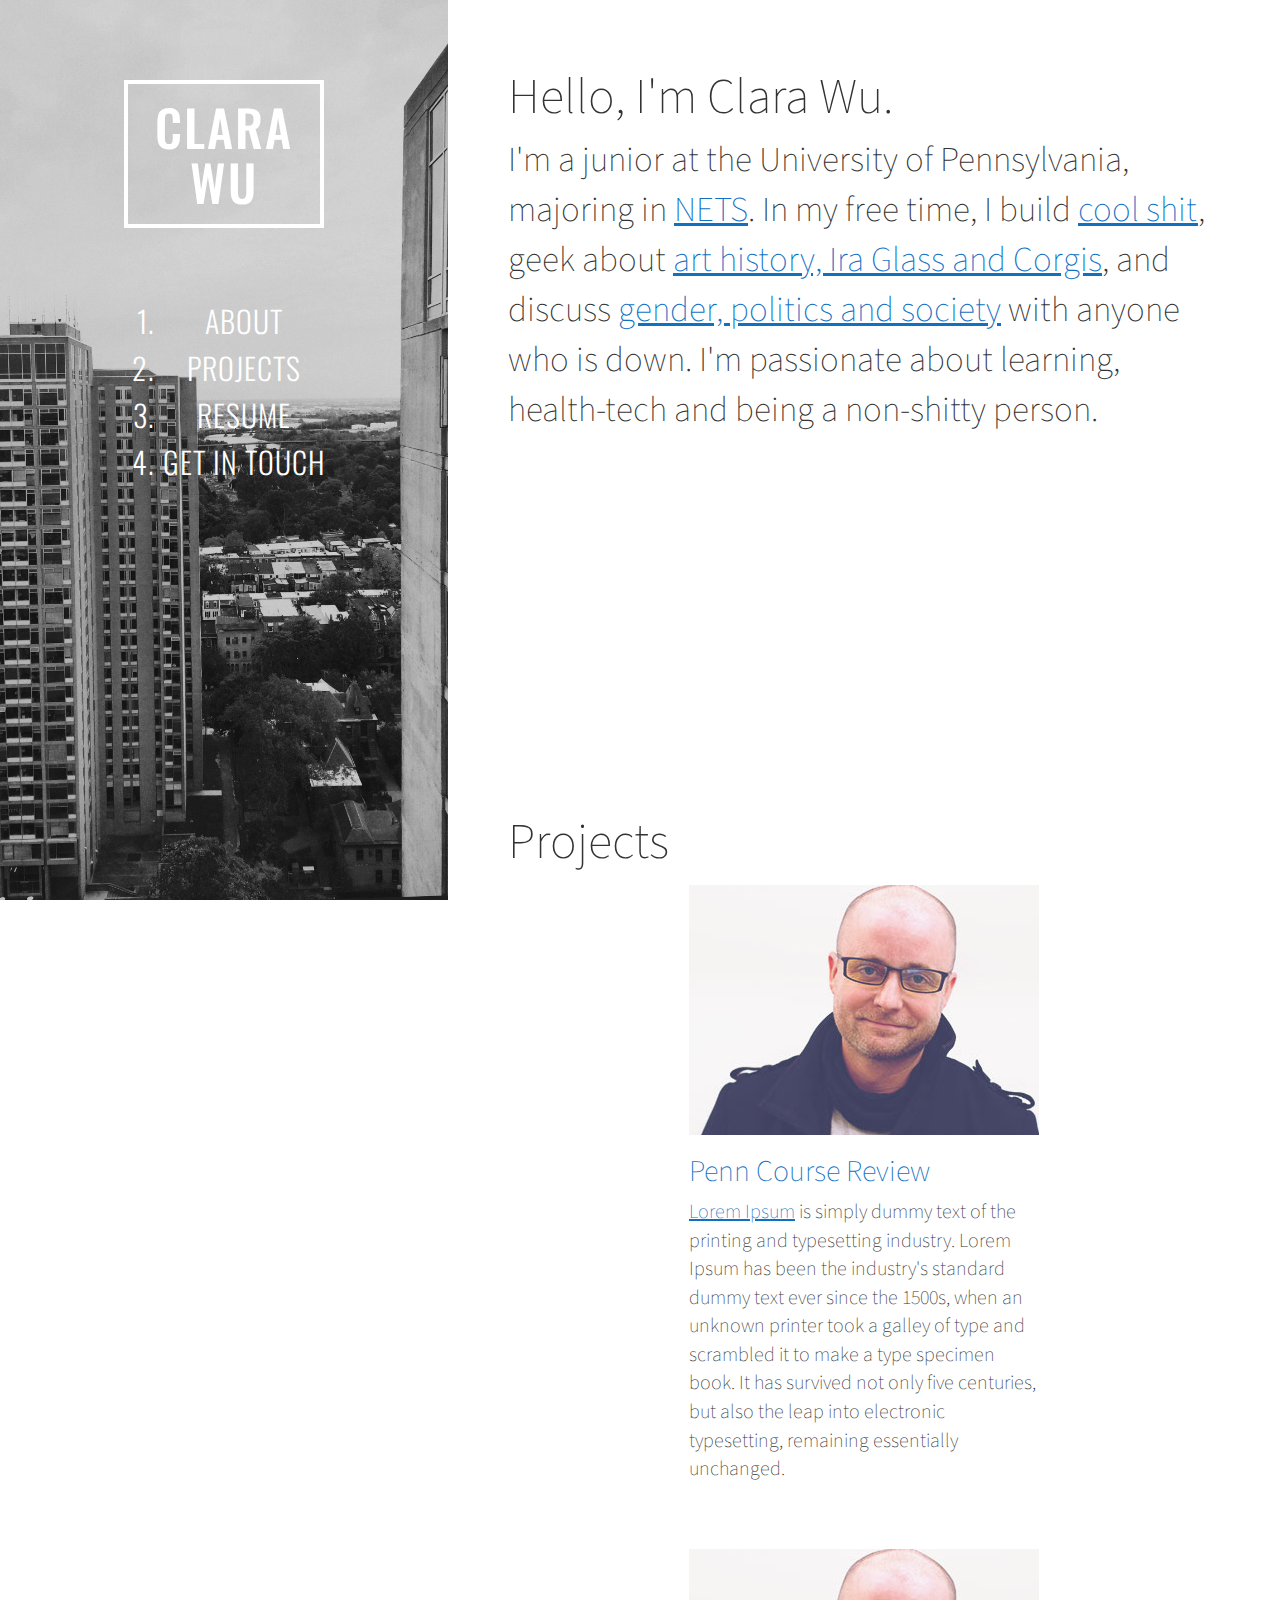
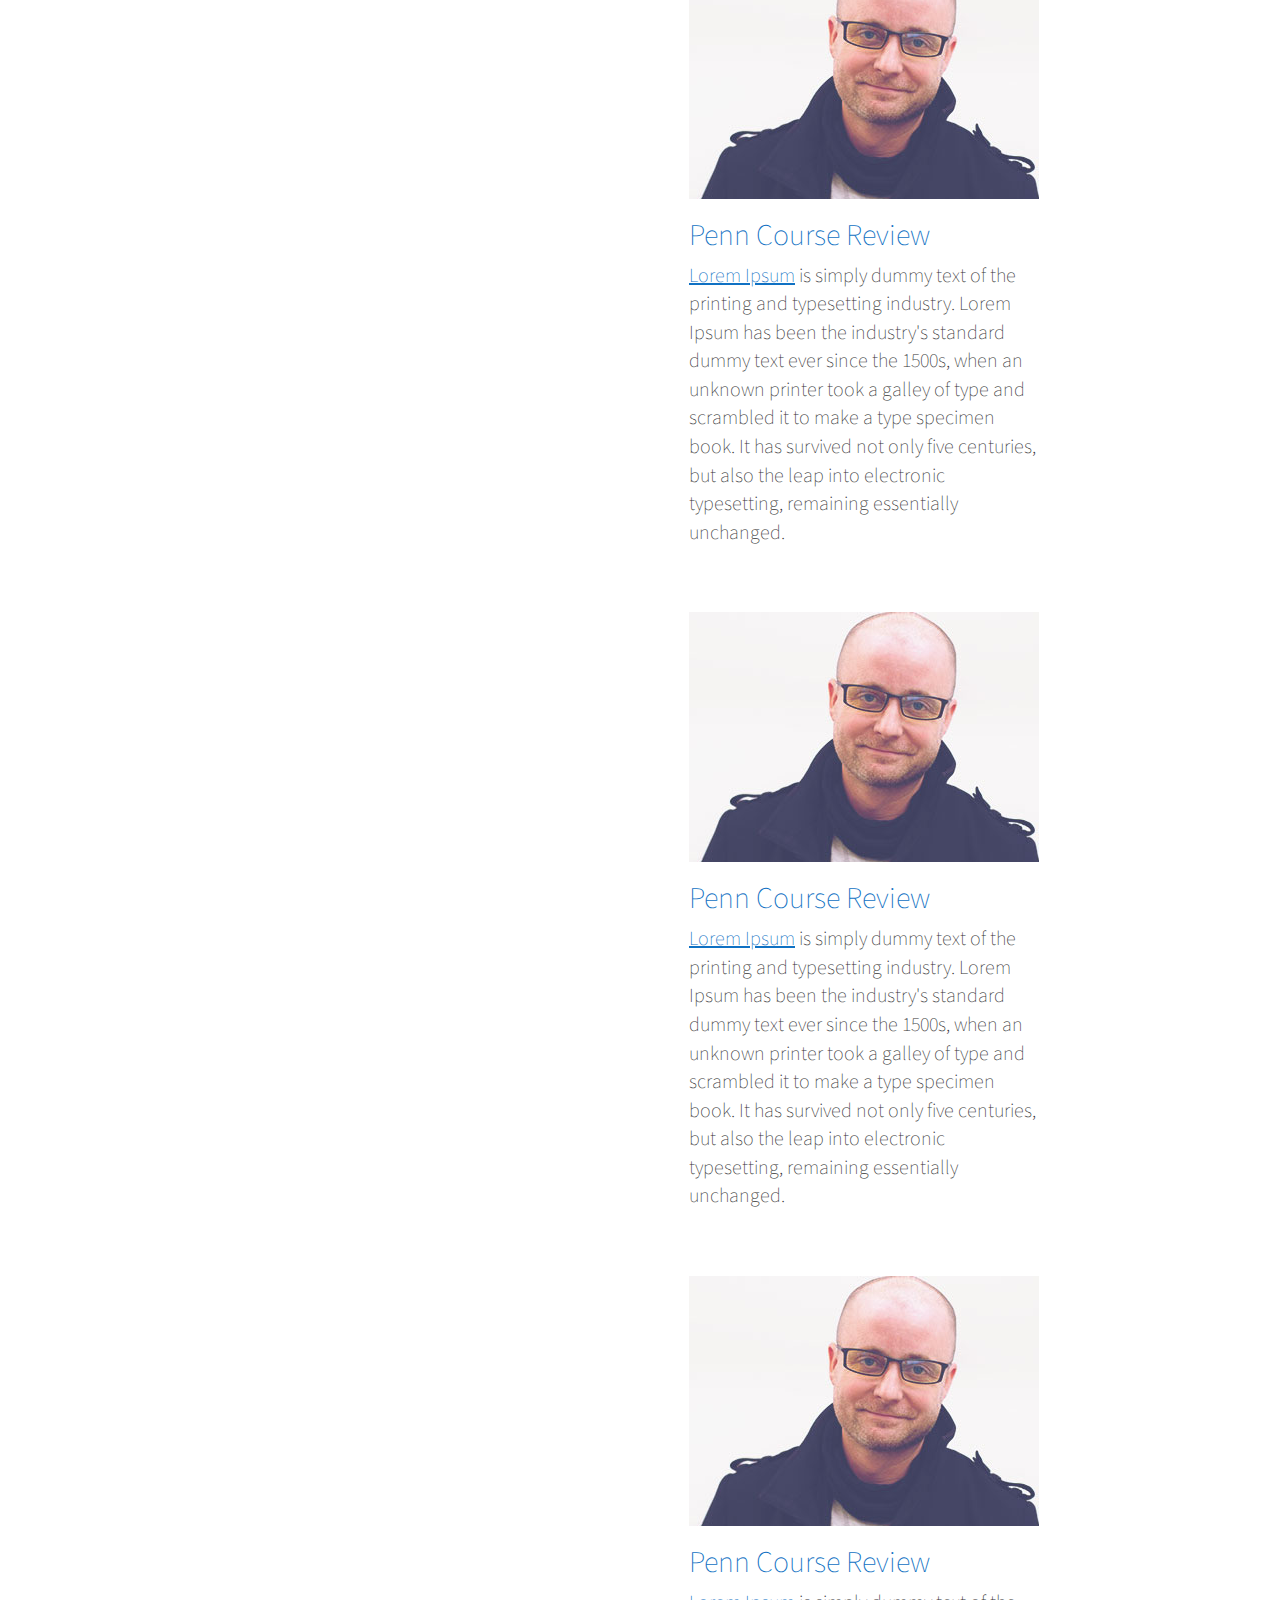
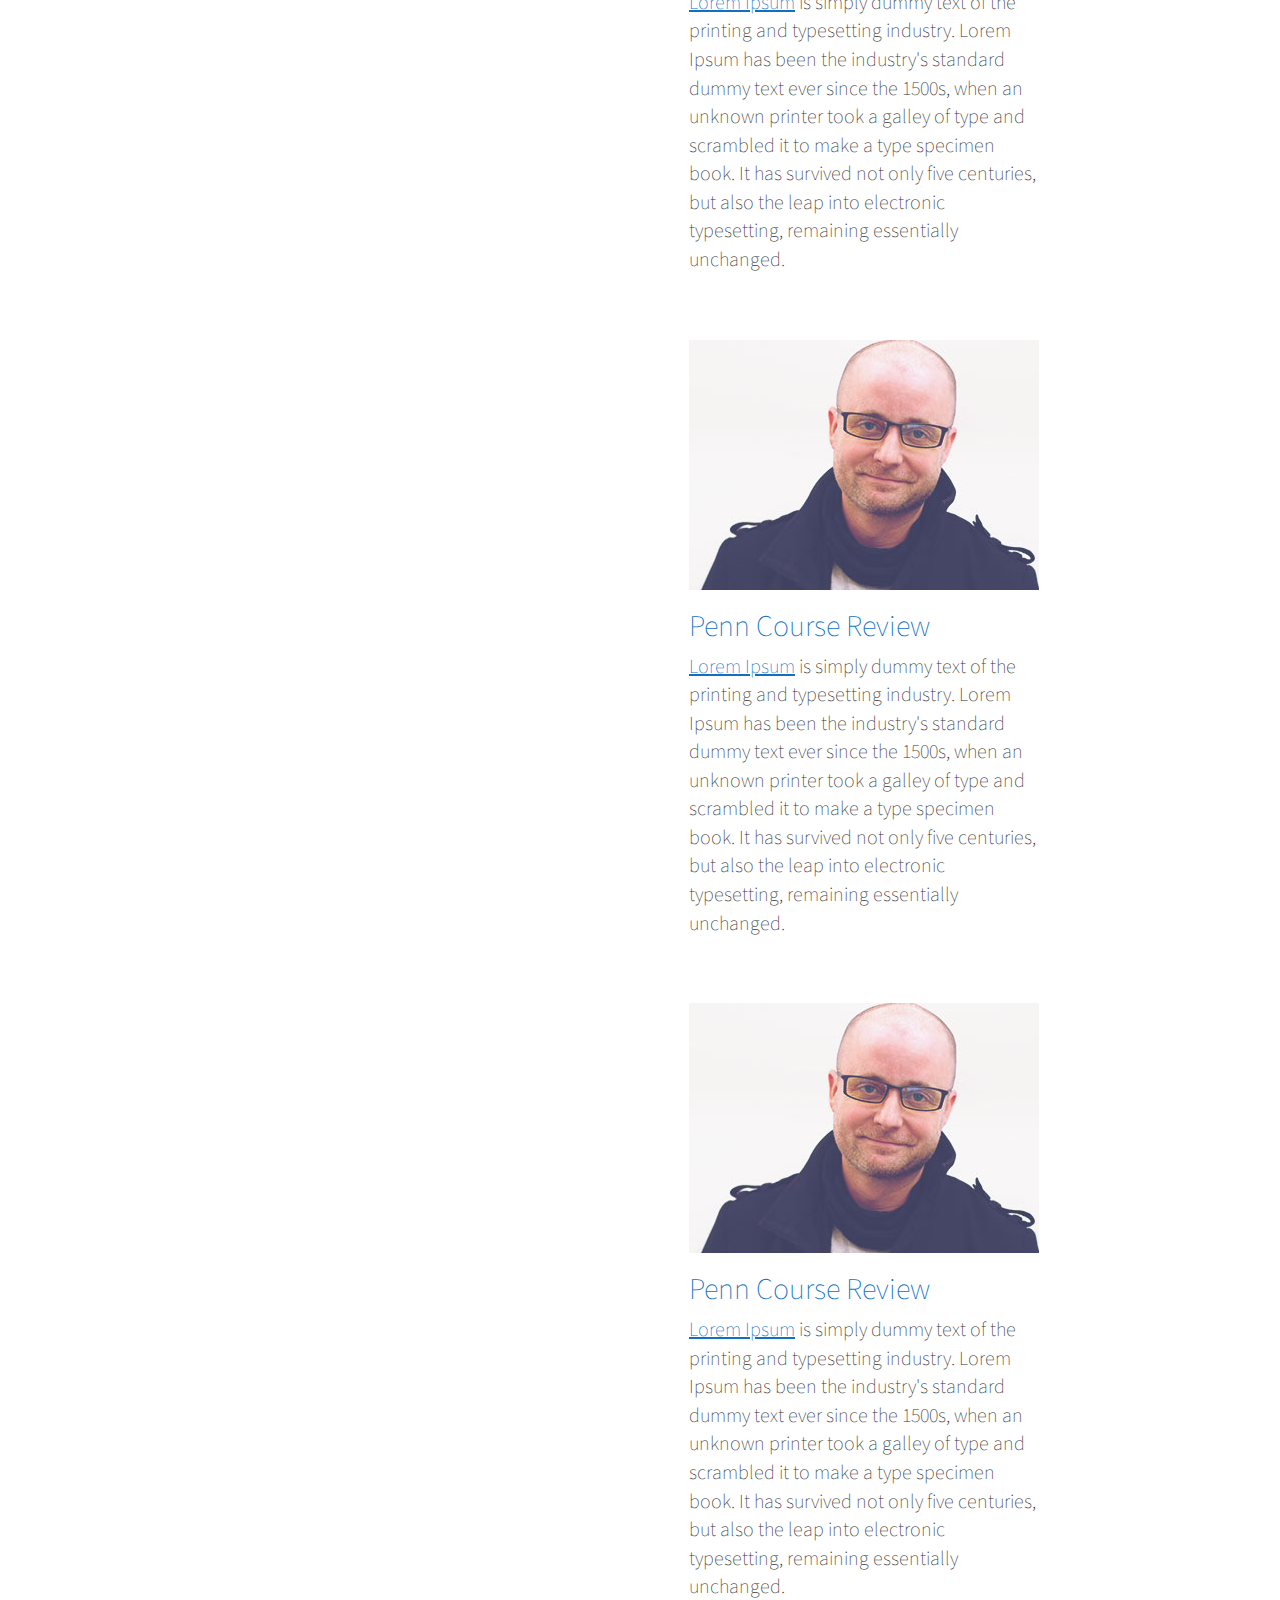
==== Version3/index.html @ 9ae97398 "new portfolio" ====
<!DOCTYPE html>
<!--[if lt IE 7]>      <html class="no-js lt-ie9 lt-ie8 lt-ie7"> <![endif]-->
<!--[if IE 7]>         <html class="no-js lt-ie9 lt-ie8"> <![endif]-->
<!--[if IE 8]>         <html class="no-js lt-ie9"> <![endif]-->
<!--[if gt IE 8]><!--> <html class="no-js"> <!--<![endif]-->
    <head>
        <meta charset="utf-8">
        <meta http-equiv="X-UA-Compatible" content="IE=edge">
        <title></title>
        <meta name="description" content="">
        <meta name="viewport" content="width=device-width, initial-scale=1">

        <!-- Place favicon.ico and apple-touch-icon.png in the root directory -->

        <link rel="stylesheet" href="css/normalize.css">
        <link rel="stylesheet" href="css/main.css">
        <link href='http://fonts.googleapis.com/css?family=Oswald:400,300' rel='stylesheet' type='text/css'>
        <link href='http://fonts.googleapis.com/css?family=Source+Sans+Pro:100,200,300,400' rel='stylesheet' type='text/css'>
        <link rel="stylesheet" href="css/personal.css">
        <link rel="stylesheet" href="css/bootstrap.min.css">
        <script src="js/vendor/modernizr-2.6.2.min.js"></script>
        <script type="text/javascript" src="http://maps.google.com/maps/api/js?sensor=false&.js"></script>
      </head>
    <body>
        <!--[if lt IE 7]>
            <p class="browsehappy">You are using an <strong>outdated</strong> browser. Please <a href="http://browsehappy.com/">upgrade your browser</a> to improve your experience.</p>
        <![endif]-->

        <!-- Add your site or application content here -->
        <div id="main-photo" class="pull-left">
          <div id="title">
            <h1>CLARA</br>WU</h1>
          </div>
          <ol id="nav">  
            <li>ABOUT</li>
            <li>PROJECTS</li>
            <li>RESUME</li>
            <li>GET IN TOUCH</li>
          </ol>
        </div>
        <div id="main-content" class="pull-right">
          <div class="sub-content">
            <h2>Hello, I'm Clara Wu.</h2>
            <p>I'm a junior at the University of Pennsylvania, majoring in <a target="_blank" href="http://nets.upenn.edu">NETS</a>. In my free time, I build <a target="_blank" href="http://github.com/scwu">cool shit</a>, geek about <a  target="_blank" href="http://log.clarawu.com">art history, Ira Glass and Corgis</a>, and discuss <a href="http://twitter.com/sclarawu" target="_blank">gender, politics and society</a> with anyone who is down. I'm passionate about
            learning, health-tech and being a non-shitty person.</p>
          </div>
        </div>
      <div id="main-content" class="pull-right">
          <div id='map-canvas'></div>
      </div>
      <div id="main-content" class="pull-right">
         <div class="sub-content">
          <h2>Projects</h2>
          <div id="projects">
          <div class="item">
            <div class="image">
              <img src="img/sample.jpg">
            </div>
            <h3>Penn Course Review</h3>
            <p class="desc"><a>Lorem Ipsum</a> is simply dummy text of the printing and typesetting industry. Lorem Ipsum has been the industry's standard dummy text ever since the 1500s, when an unknown printer took a galley of type and scrambled it to make a type specimen book. It has survived not only five centuries, but also the leap into electronic typesetting, remaining essentially unchanged.</p>
        </div>
        <div class="item">
          <div class="image">
            <img src="img/sample.jpg">
          </div>
          <h3>Penn Course Review</h3>
          <p class="desc"><a>Lorem Ipsum</a> is simply dummy text of the printing and typesetting industry. Lorem Ipsum has been the industry's standard dummy text ever since the 1500s, when an unknown printer took a galley of type and scrambled it to make a type specimen book. It has survived not only five centuries, but also the leap into electronic typesetting, remaining essentially unchanged.</p>
        </div>
        <div class="item">
          <div class="image">
            <img src="img/sample.jpg">
          </div>
          <h3>Penn Course Review</h3>
          <p class="desc"><a>Lorem Ipsum</a> is simply dummy text of the printing and typesetting industry. Lorem Ipsum has been the industry's standard dummy text ever since the 1500s, when an unknown printer took a galley of type and scrambled it to make a type specimen book. It has survived not only five centuries, but also the leap into electronic typesetting, remaining essentially unchanged.</p>
        </div>
<div class="item">
          <div class="image">
            <img src="img/sample.jpg">
          </div>
          <h3>Penn Course Review</h3>
          <p class="desc"><a>Lorem Ipsum</a> is simply dummy text of the printing and typesetting industry. Lorem Ipsum has been the industry's standard dummy text ever since the 1500s, when an unknown printer took a galley of type and scrambled it to make a type specimen book. It has survived not only five centuries, but also the leap into electronic typesetting, remaining essentially unchanged.</p>
        </div>
          <div class="item">
          <div class="image">
            <img src="img/sample.jpg">
          </div>
          <h3>Penn Course Review</h3>
          <p class="desc"><a>Lorem Ipsum</a> is simply dummy text of the printing and typesetting industry. Lorem Ipsum has been the industry's standard dummy text ever since the 1500s, when an unknown printer took a galley of type and scrambled it to make a type specimen book. It has survived not only five centuries, but also the leap into electronic typesetting, remaining essentially unchanged.</p>
        </div>
  <div class="item">
          <div class="image">
            <img src="img/sample.jpg">
          </div>
          <h3>Penn Course Review</h3>
          <p class="desc"><a>Lorem Ipsum</a> is simply dummy text of the printing and typesetting industry. Lorem Ipsum has been the industry's standard dummy text ever since the 1500s, when an unknown printer took a galley of type and scrambled it to make a type specimen book. It has survived not only five centuries, but also the leap into electronic typesetting, remaining essentially unchanged.</p>
        </div>
      </div>
      </div>
       


        <script>document.write('<script src="http://' + (location.host || 'localhost').split(':')[0] + ':35729/livereload.js?snipver=1"></' + 'script>')</script>
        <script src="//ajax.googleapis.com/ajax/libs/jquery/1.10.2/jquery.min.js"></script>
        <script>window.jQuery || document.write('<script src="js/vendor/jquery-1.10.2.min.js"><\/script>')</script>
        <script src="js/vendor/bootstrap.min.js"></script>
        <script src="js/plugins.js"></script>
        <script src="js/main.js"></script>

        <!-- Google Analytics: change UA-XXXXX-X to be your site's ID. -->
        <script>
            (function(b,o,i,l,e,r){b.GoogleAnalyticsObject=l;b[l]||(b[l]=
            function(){(b[l].q=b[l].q||[]).push(arguments)});b[l].l=+new Date;
            e=o.createElement(i);r=o.getElementsByTagName(i)[0];
            e.src='//www.google-analytics.com/analytics.js';
            r.parentNode.insertBefore(e,r)}(window,document,'script','ga'));
            ga('create','UA-XXXXX-X');ga('send','pageview');
        </script>
    </body>
</html>
---- Version3/css/main.css ----
/*! HTML5 Boilerplate v4.3.0 | MIT License | http://h5bp.com/ */

/*
 * What follows is the result of much research on cross-browser styling.
 * Credit left inline and big thanks to Nicolas Gallagher, Jonathan Neal,
 * Kroc Camen, and the H5BP dev community and team.
 */

/* ==========================================================================
   Base styles: opinionated defaults
   ========================================================================== */

html,
button,
input,
select,
textarea {
    color: #222;
}

html {
    font-size: 1em;
    line-height: 1.4;
}

/*
 * Remove text-shadow in selection highlight: h5bp.com/i
 * These selection rule sets have to be separate.
 * Customize the background color to match your design.
 */

::-moz-selection {
    background: #b3d4fc;
    text-shadow: none;
}

::selection {
    background: #b3d4fc;
    text-shadow: none;
}

/*
 * A better looking default horizontal rule
 */

hr {
    display: block;
    height: 1px;
    border: 0;
    border-top: 1px solid #ccc;
    margin: 1em 0;
    padding: 0;
}

/*
 * Remove the gap between images, videos, audio and canvas and the bottom of
 * their containers: h5bp.com/i/440
 */

audio,
canvas,
img,
video {
    vertical-align: middle;
}

/*
 * Remove default fieldset styles.
 */

fieldset {
    border: 0;
    margin: 0;
    padding: 0;
}

/*
 * Allow only vertical resizing of textareas.
 */

textarea {
    resize: vertical;
}

/* ==========================================================================
   Browse Happy prompt
   ========================================================================== */

.browsehappy {
    margin: 0.2em 0;
    background: #ccc;
    color: #000;
    padding: 0.2em 0;
}

/* ==========================================================================
   Author's custom styles
   ========================================================================== */

















/* ==========================================================================
   Helper classes
   ========================================================================== */

/*
 * Image replacement
 */

.ir {
    background-color: transparent;
    border: 0;
    overflow: hidden;
    /* IE 6/7 fallback */
    *text-indent: -9999px;
}

.ir:before {
    content: "";
    display: block;
    width: 0;
    height: 150%;
}

/*
 * Hide from both screenreaders and browsers: h5bp.com/u
 */

.hidden {
    display: none !important;
    visibility: hidden;
}

/*
 * Hide only visually, but have it available for screenreaders: h5bp.com/v
 */

.visuallyhidden {
    border: 0;
    clip: rect(0 0 0 0);
    height: 1px;
    margin: -1px;
    overflow: hidden;
    padding: 0;
    position: absolute;
    width: 1px;
}

/*
 * Extends the .visuallyhidden class to allow the element to be focusable
 * when navigated to via the keyboard: h5bp.com/p
 */

.visuallyhidden.focusable:active,
.visuallyhidden.focusable:focus {
    clip: auto;
    height: auto;
    margin: 0;
    overflow: visible;
    position: static;
    width: auto;
}

/*
 * Hide visually and from screenreaders, but maintain layout
 */

.invisible {
    visibility: hidden;
}

/*
 * Clearfix: contain floats
 *
 * For modern browsers
 * 1. The space content is one way to avoid an Opera bug when the
 *    `contenteditable` attribute is included anywhere else in the document.
 *    Otherwise it causes space to appear at the top and bottom of elements
 *    that receive the `clearfix` class.
 * 2. The use of `table` rather than `block` is only necessary if using
 *    `:before` to contain the top-margins of child elements.
 */

.clearfix:before,
.clearfix:after {
    content: " "; /* 1 */
    display: table; /* 2 */
}

.clearfix:after {
    clear: both;
}

/*
 * For IE 6/7 only
 * Include this rule to trigger hasLayout and contain floats.
 */

.clearfix {
    *zoom: 1;
}

/* ==========================================================================
   EXAMPLE Media Queries for Responsive Design.
   These examples override the primary ('mobile first') styles.
   Modify as content requires.
   ========================================================================== */

@media only screen and (min-width: 35em) {
    /* Style adjustments for viewports that meet the condition */
}

@media print,
       (-o-min-device-pixel-ratio: 5/4),
       (-webkit-min-device-pixel-ratio: 1.25),
       (min-resolution: 120dpi) {
    /* Style adjustments for high resolution devices */
}

/* ==========================================================================
   Print styles.
   Inlined to avoid required HTTP connection: h5bp.com/r
   ========================================================================== */

@media print {
    * {
        background: transparent !important;
        color: #000 !important; /* Black prints faster: h5bp.com/s */
        box-shadow: none !important;
        text-shadow: none !important;
    }

    a,
    a:visited {
        text-decoration: underline;
    }

    a[href]:after {
        content: " (" attr(href) ")";
    }

    abbr[title]:after {
        content: " (" attr(title) ")";
    }

    /*
     * Don't show links for images, or javascript/internal links
     */

    .ir a:after,
    a[href^="javascript:"]:after,
    a[href^="#"]:after {
        content: "";
    }

    pre,
    blockquote {
        border: 1px solid #999;
        page-break-inside: avoid;
    }

    thead {
        display: table-header-group; /* h5bp.com/t */
    }

    tr,
    img {
        page-break-inside: avoid;
    }

    img {
        max-width: 100% !important;
    }

    @page {
        margin: 0.5cm;
    }

    p,
    h2,
    h3 {
        orphans: 3;
        widows: 3;
    }

    h2,
    h3 {
        page-break-after: avoid;
    }
}
---- Version3/css/personal.css ----
html, body {
  height:100%;
  width: 100%;
  margin: 0px;
  padding: 0px;
  text-align: center;
}
#main-photo {
  height: 100%;
  width: 35%;
  background-image: url('../img/dorm_bw.jpg');
  background-position:center top; 
  background-size: cover;
  position: fixed;
}

#title {
  display: table;
  margin: 0 auto;
  margin-top: 60px;
}
#title h1 {
  font-family: 'oswald', sans-serif;
  color: white;
  letter-spacing: 2px;
  font-size: 50px;
  text-align: center;
  border:4px solid white;
  width: 200px;
  padding-top: 15px;
  padding-bottom: 15px;
}

#main-content {
  width: 65%;
}

.sub-content {
  margin: 50px 60px 0px 60px;
  float: left;
}

.sub-content h2{
  font-family: 'Source Sans Pro', sans-serif;
  font-weight: 200;
  font-size: 50px;
  text-align: left;
}
.sub-content a {
  text-decoration: underline;
  color: #1071c3;
}

.sub-content a:hover {
  color: #0c88f0;
}
.sub-content p{
  font-family: 'Source Sans Pro', sans-serif;
  font-weight: 100;
  font-size: 35px;
  text-align: left;
}


#nav {
  font-family: 'oswald', sans-serif;
  color: white;
  font-weight:300;
  letter-spacing: 1px;
  font-size: 30px;
  display: table;
  margin: 0 auto;
  margin-top: 60px;
}

#nav li {
  padding: 2px;
}

#map-canvas {
  height: 300px;
  width: 90%;
  z-index: 0;
  margin-left: auto;
  margin-right: auto;
}

.sub-content #projects {
  display: table;
  margin: 0 auto;
}

.item {
  display: inline-block;
  box-sizing: border-box;
  width: 350px;
  margin-left: 15px;
  margin-right: 15px;
  margin-top: 5px;
  margin-bottom: 50px;
  padding:0;
  text-align: left;
}

.item .image {
  display: inline;
  width: 150px;
}

.sub-content p.desc {
  font-size: 20px;
}
.sub-content h3{
  font-family: 'Source Sans Pro', sans-serif;
  font-weight: 100;
  font-size: 30px;
  color: #1071c3;
}
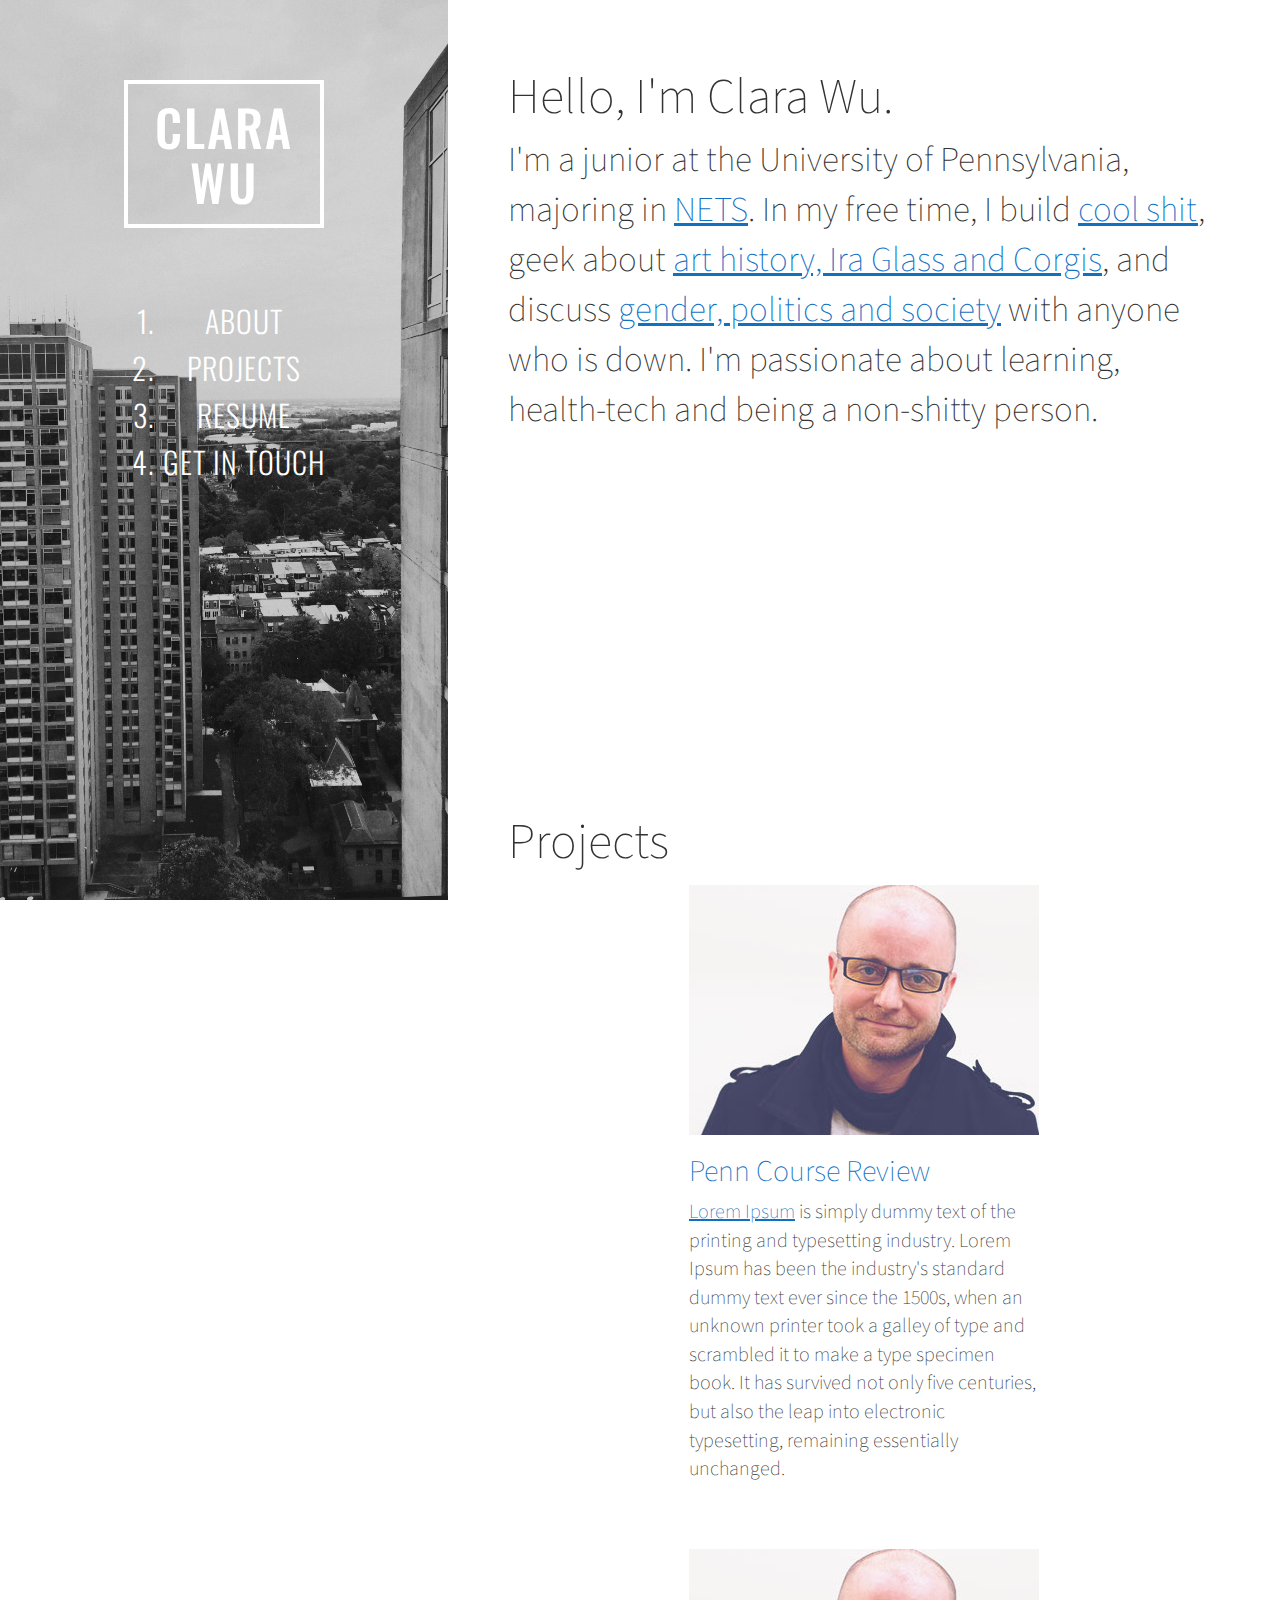
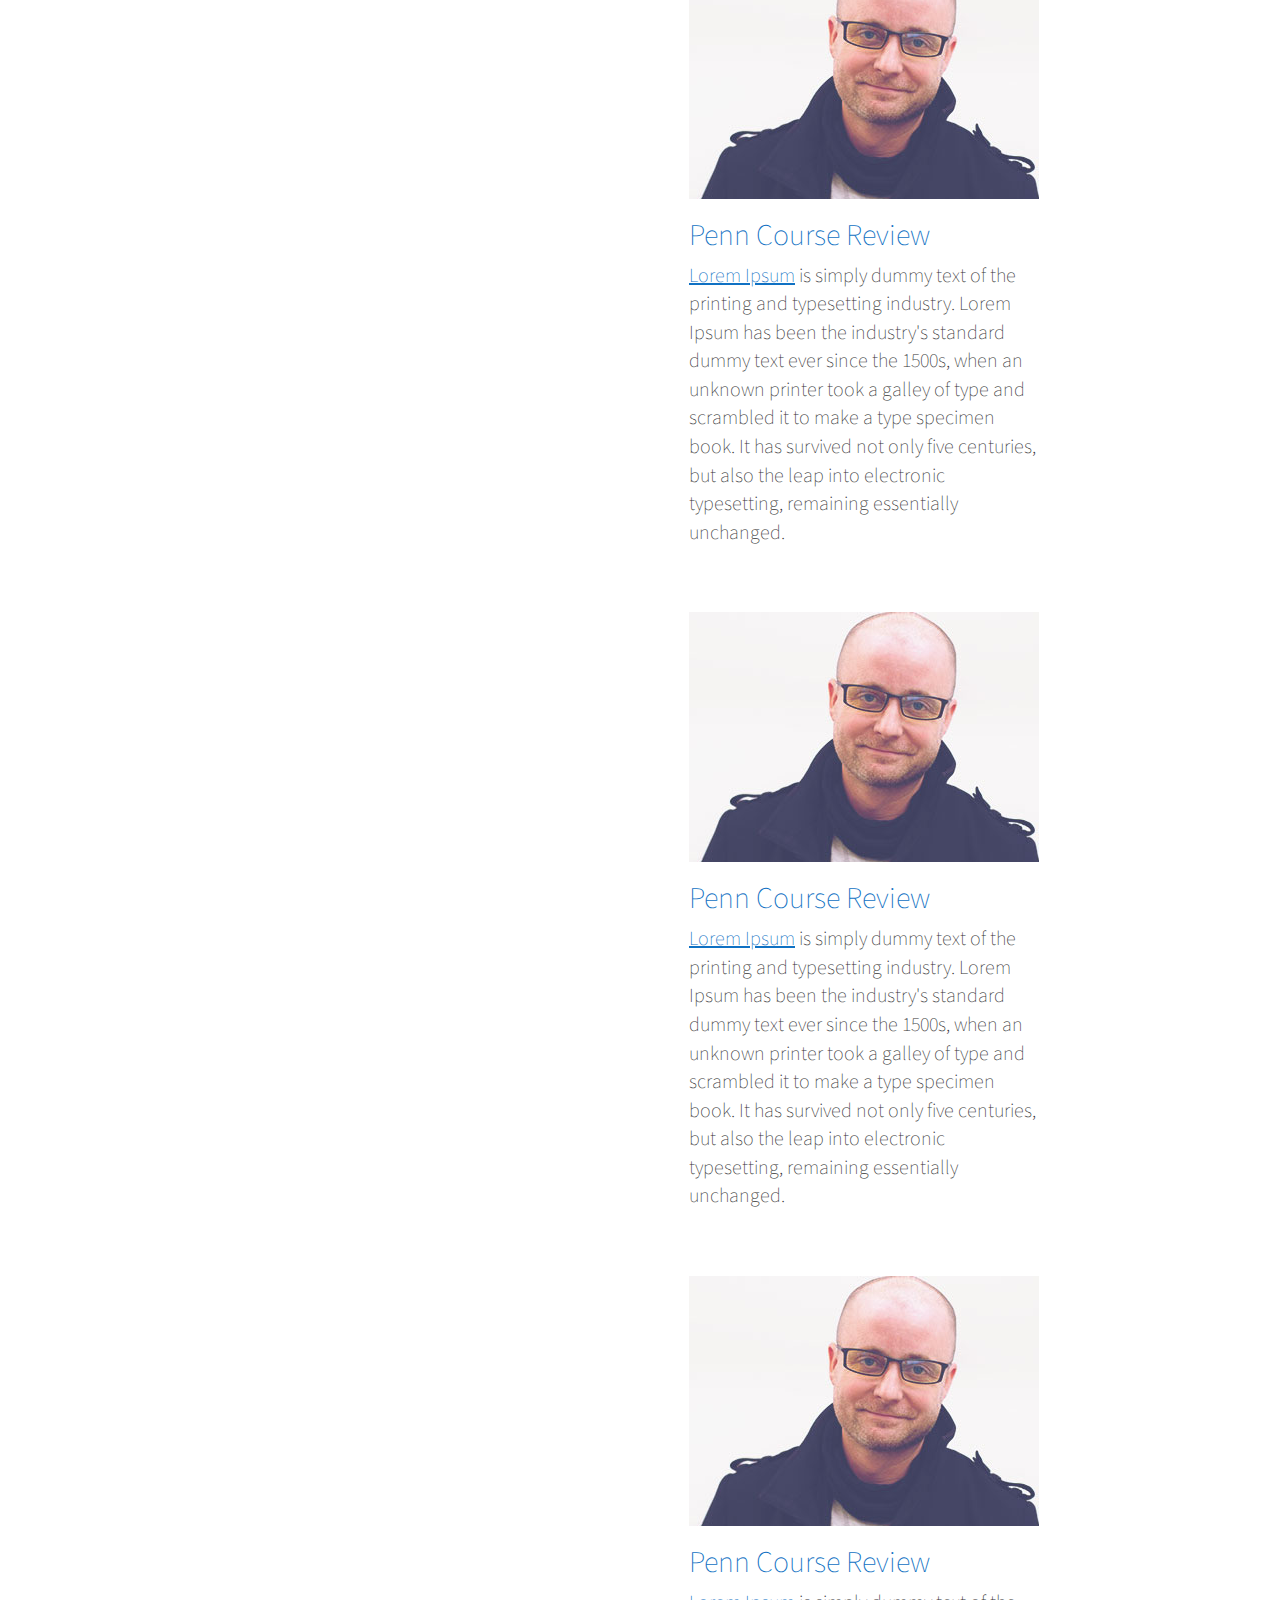
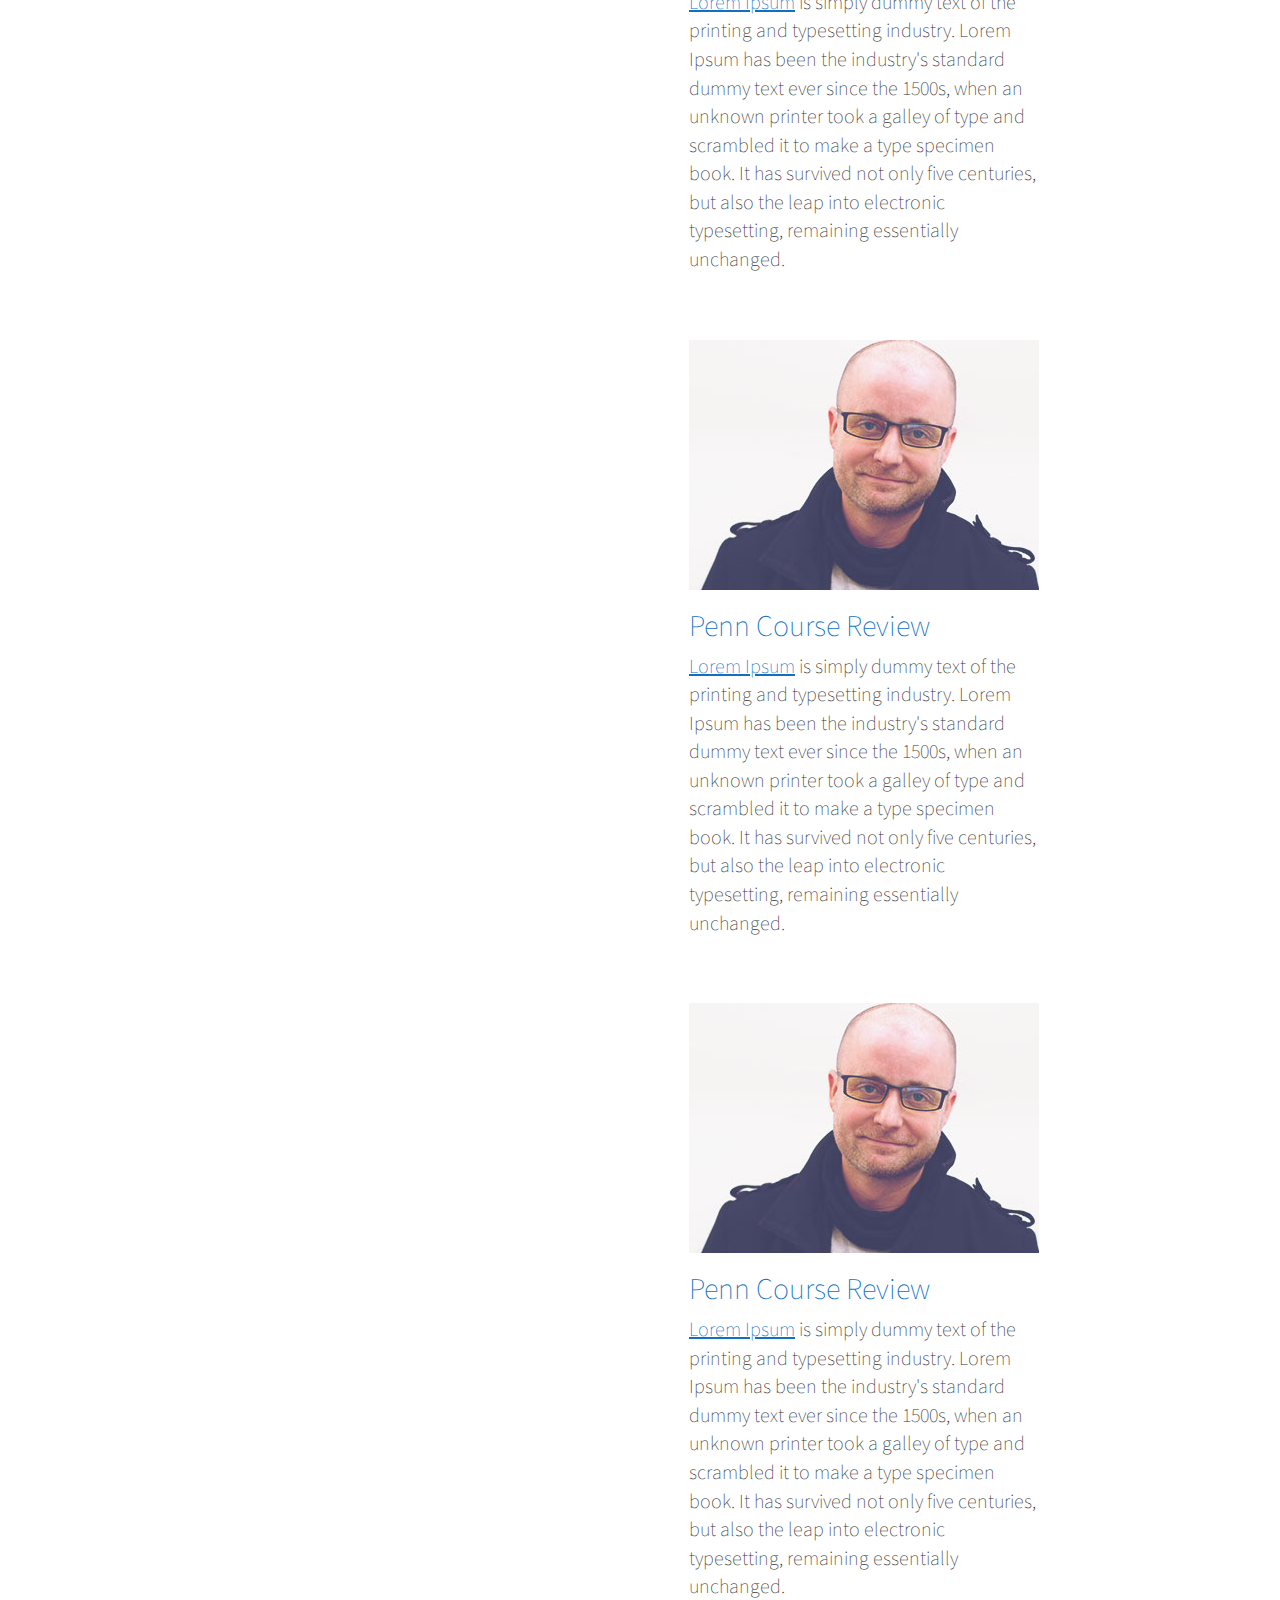
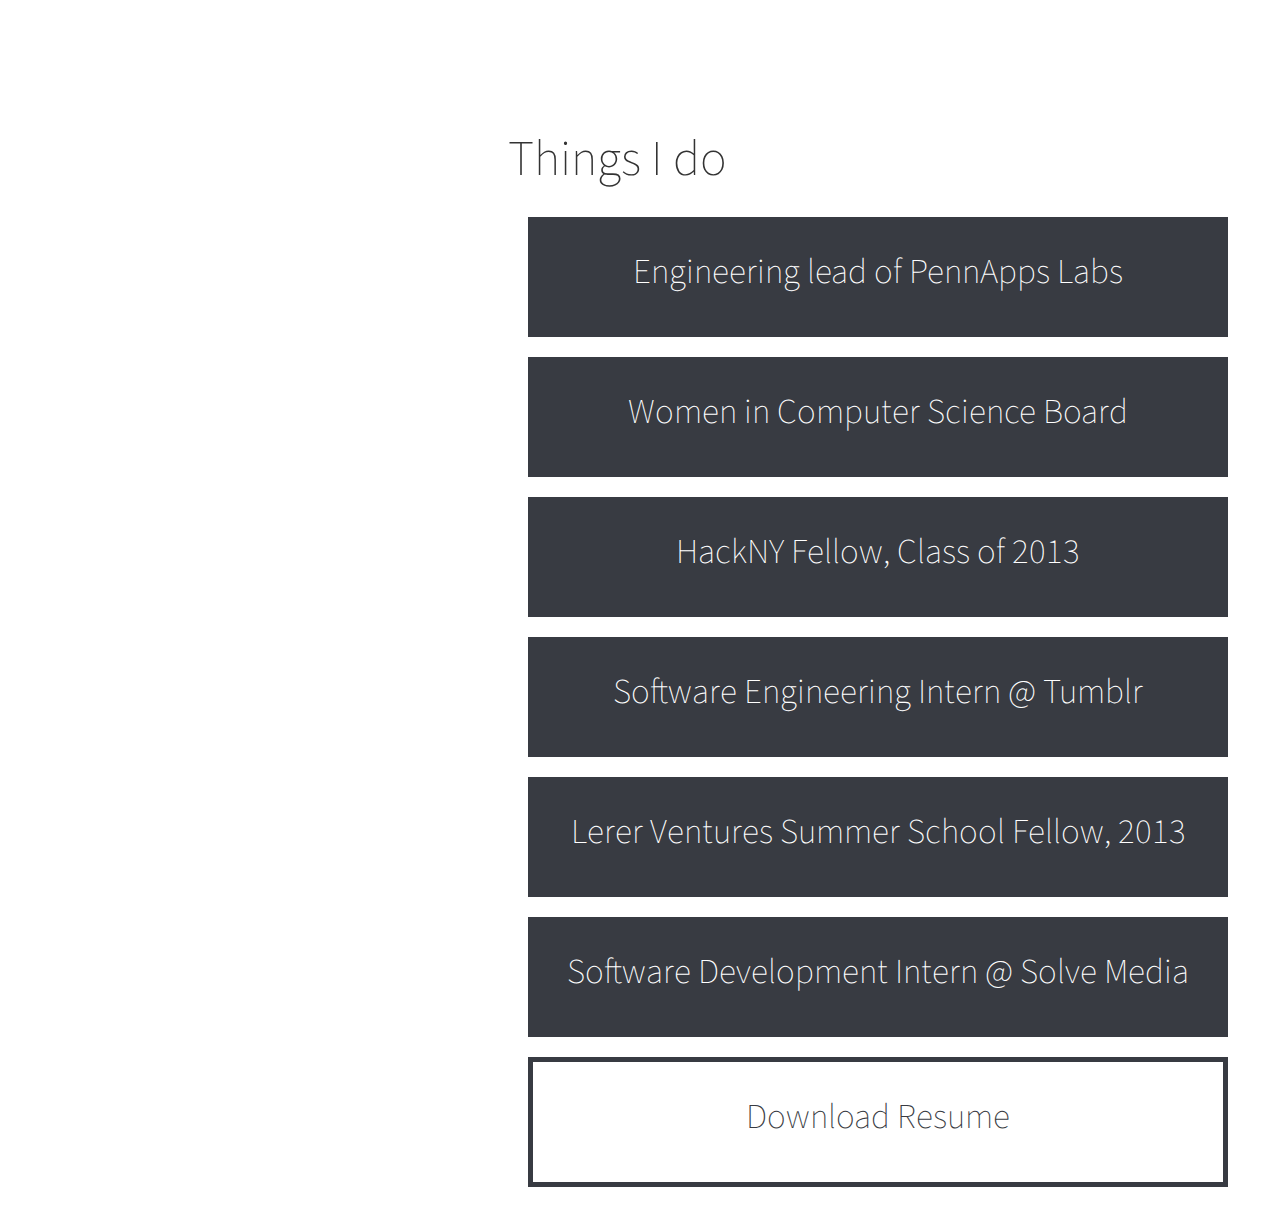
==== commit 258797ed: "update things i do" ====
--- a/Version3/index.html
+++ b/Version3/index.html
@@ -51,7 +51,7 @@
       <div id="main-content" class="pull-right">
          <div class="sub-content">
           <h2>Projects</h2>
-          <div id="projects">
+          <div class="center">
           <div class="item">
             <div class="image">
               <img src="img/sample.jpg">
@@ -95,8 +95,37 @@
           <p class="desc"><a>Lorem Ipsum</a> is simply dummy text of the printing and typesetting industry. Lorem Ipsum has been the industry's standard dummy text ever since the 1500s, when an unknown printer took a galley of type and scrambled it to make a type specimen book. It has survived not only five centuries, but also the leap into electronic typesetting, remaining essentially unchanged.</p>
         </div>
       </div>
+    </div>
+  </div>
+    <div id="main-content" class="pull-right">
+       <div class="sub-content">
+         <h2>Things I do</h2>
+         <div class="center">
+            <div id="labs" class="activity">
+              <p>Engineering lead of PennApps Labs</p>
+            </div>
+            <div id="wics" class="activity">
+               <p>Women in Computer Science Board</p>
+            </div>
+            <div id="hackny" class="activity">
+              <p>HackNY Fellow, Class of 2013</p>
+            </div>
+            <div id="tumblr"class="activity">
+              <p>Software Engineering Intern @ Tumblr</p>
+            </div>
+            <div id="lerer" class="activity">
+              <p>Lerer Ventures Summer School Fellow, 2013</p>
+            </div>
+            <div id="solve" class="activity">
+              <p>Software Development Intern @ Solve Media</p>
+            </div>
+            <div class="activity inverse">
+              <p>Download Resume</p>
+            </div>
+          </div>
+        </div>
       </div>
-       
+    </div>       
 
 
         <script>document.write('<script src="http://' + (location.host || 'localhost').split(':')[0] + ':35729/livereload.js?snipver=1"></' + 'script>')</script>
--- a/Version3/css/personal.css
+++ b/Version3/css/personal.css
@@ -85,7 +85,7 @@
   margin-right: auto;
 }
 
-.sub-content #projects {
+.sub-content .center {
   display: table;
   margin: 0 auto;
 }
@@ -116,3 +116,24 @@
   font-size: 30px;
   color: #1071c3;
 }
+.sub-content .activity {
+  display: table;
+  margin: 0 auto;
+  width: 700px;
+  background-color: #383b42;
+  margin: 20px;
+  box-sizing: border-box;
+}
+.sub-content .activity.inverse {
+  background-color: white;
+  border: 5px solid #383b42;
+}
+.sub-content .activity p {
+  color: white;
+  font-weight: 30px;
+  padding: 30px;
+  text-align: center;
+}
+.sub-content .activity.inverse p {
+  color: #383b42;
+}
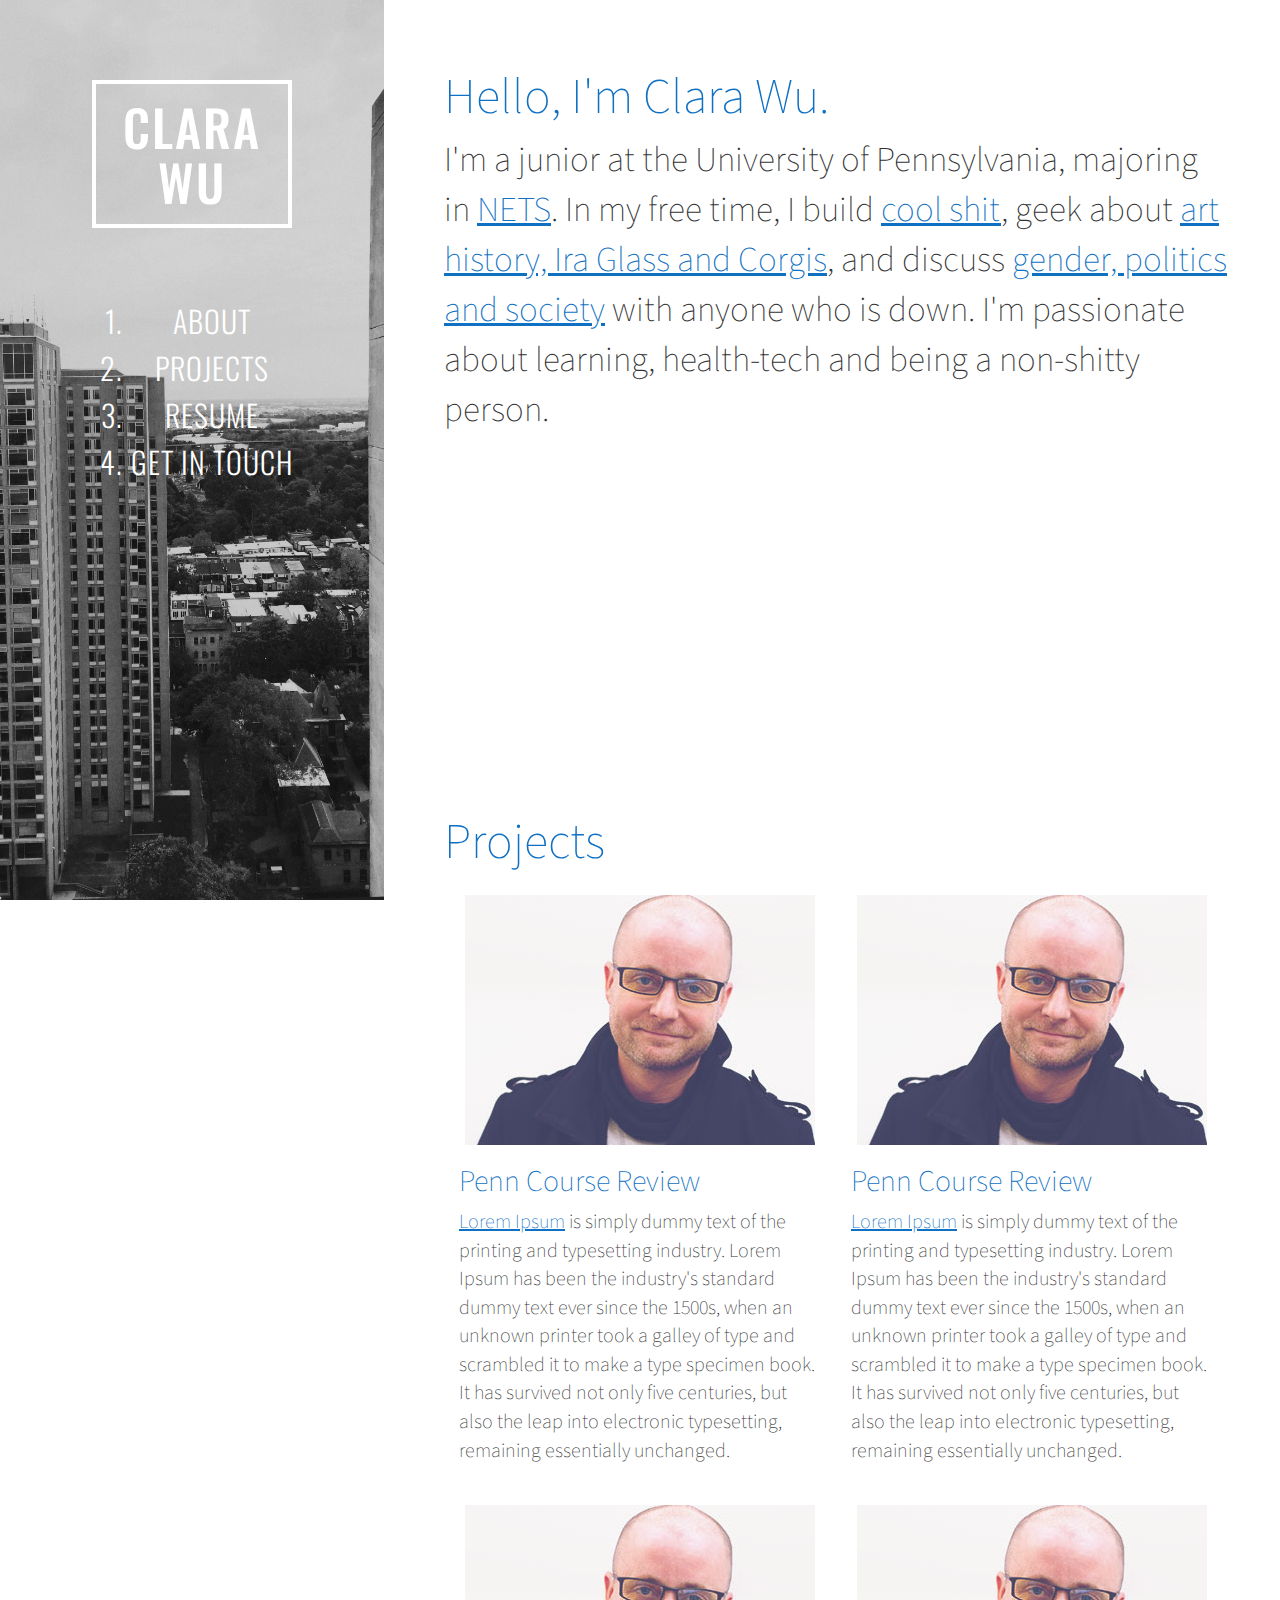
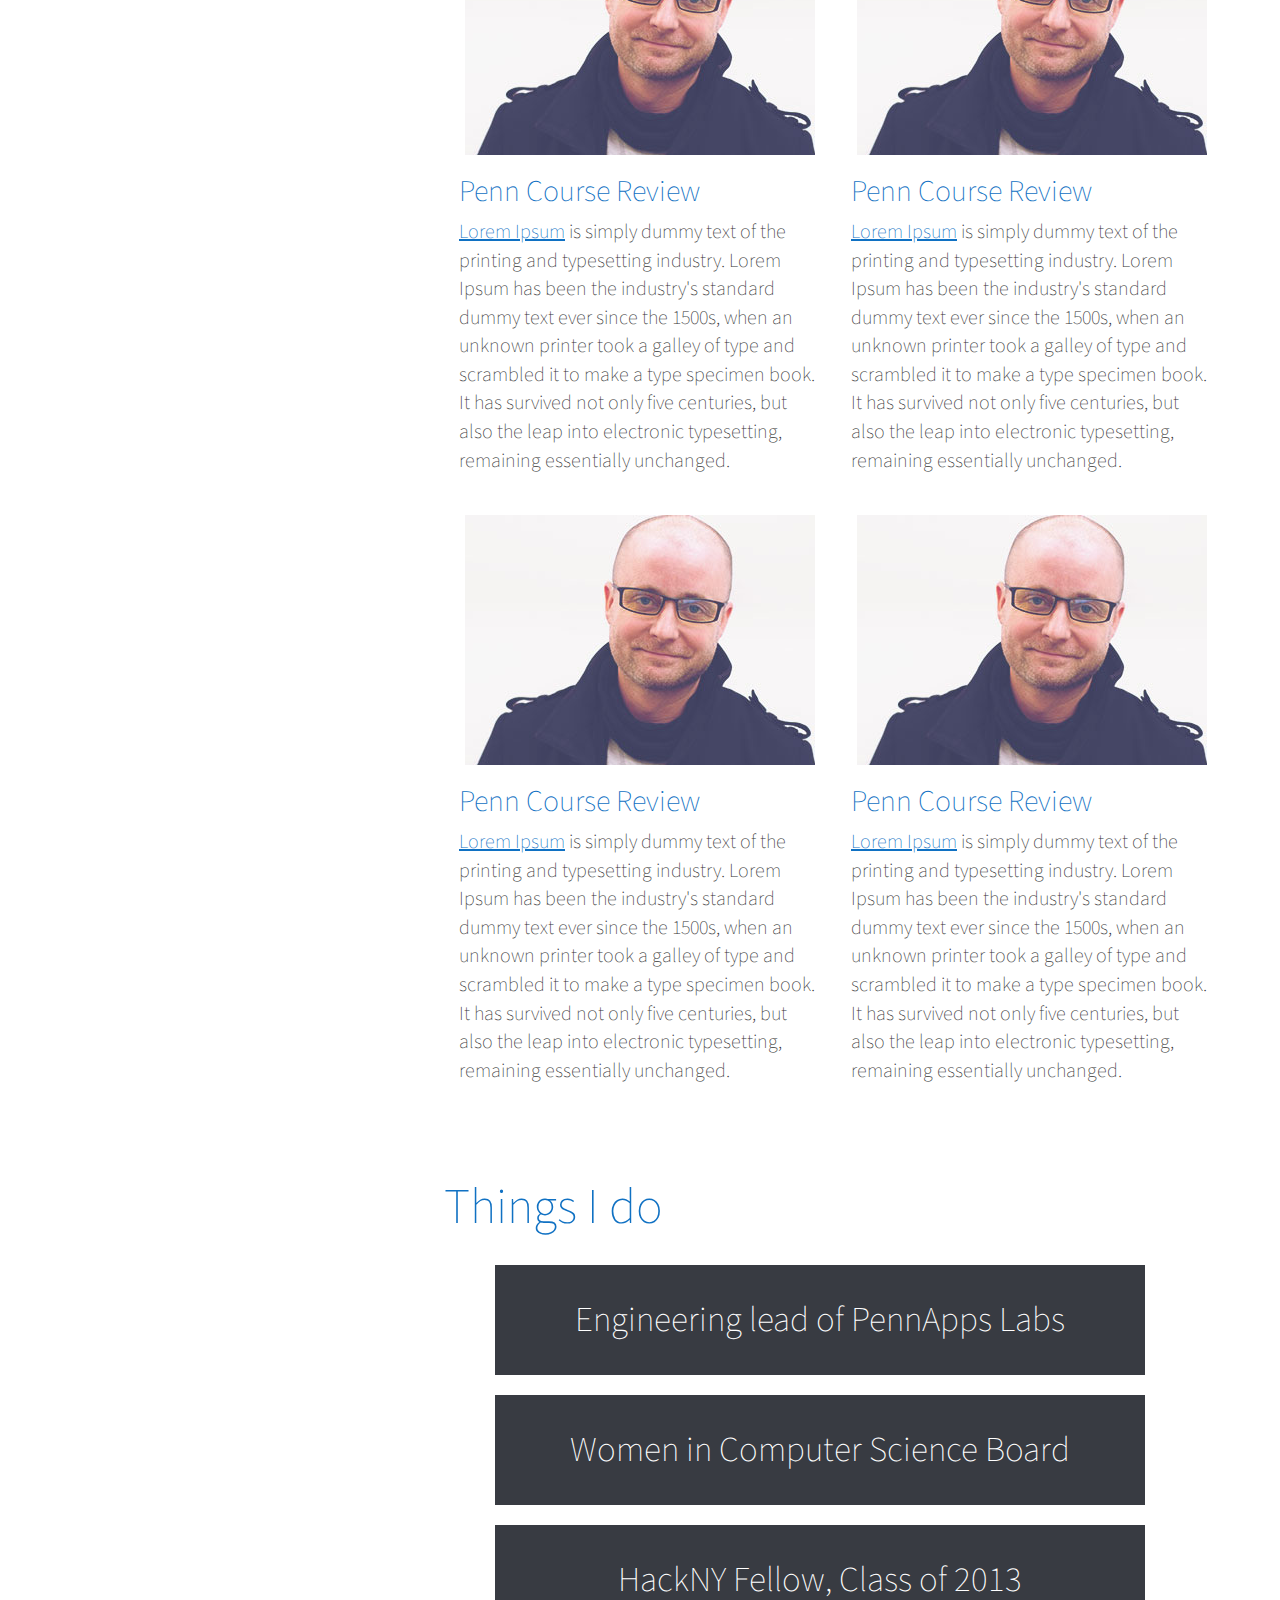
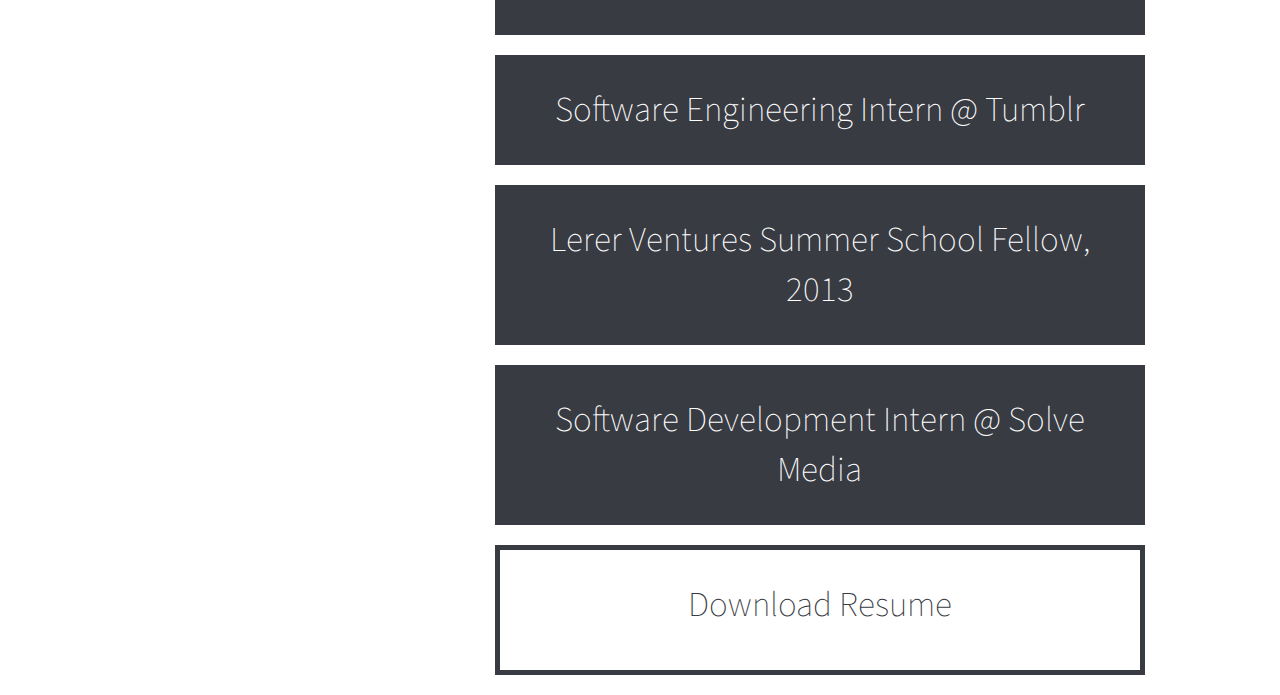
==== commit fcd5f40a: "update design" ====
--- a/Version3/index.html
+++ b/Version3/index.html
@@ -52,45 +52,45 @@
          <div class="sub-content">
           <h2>Projects</h2>
           <div class="center">
-          <div class="item">
+          <div class="item col-md-6">
             <div class="image">
-              <img src="img/sample.jpg">
+              <img class="img-responsive" src="img/sample.jpg">
             </div>
             <h3>Penn Course Review</h3>
             <p class="desc"><a>Lorem Ipsum</a> is simply dummy text of the printing and typesetting industry. Lorem Ipsum has been the industry's standard dummy text ever since the 1500s, when an unknown printer took a galley of type and scrambled it to make a type specimen book. It has survived not only five centuries, but also the leap into electronic typesetting, remaining essentially unchanged.</p>
         </div>
-        <div class="item">
+        <div class="item col-md-6">
           <div class="image">
-            <img src="img/sample.jpg">
+            <img class="img-responsive" src="img/sample.jpg">
           </div>
           <h3>Penn Course Review</h3>
           <p class="desc"><a>Lorem Ipsum</a> is simply dummy text of the printing and typesetting industry. Lorem Ipsum has been the industry's standard dummy text ever since the 1500s, when an unknown printer took a galley of type and scrambled it to make a type specimen book. It has survived not only five centuries, but also the leap into electronic typesetting, remaining essentially unchanged.</p>
         </div>
-        <div class="item">
+        <div class="item col-md-6">
           <div class="image">
-            <img src="img/sample.jpg">
+            <img class="img-responsive" src="img/sample.jpg">
           </div>
           <h3>Penn Course Review</h3>
           <p class="desc"><a>Lorem Ipsum</a> is simply dummy text of the printing and typesetting industry. Lorem Ipsum has been the industry's standard dummy text ever since the 1500s, when an unknown printer took a galley of type and scrambled it to make a type specimen book. It has survived not only five centuries, but also the leap into electronic typesetting, remaining essentially unchanged.</p>
         </div>
-<div class="item">
+        <div class="item col-md-6">
           <div class="image">
-            <img src="img/sample.jpg">
+            <img class="img-responsive" src="img/sample.jpg">
+          </div>
+           <h3>Penn Course Review</h3>
+          <p class="desc"><a>Lorem Ipsum</a> is simply dummy text of the printing and typesetting industry. Lorem Ipsum has been the industry's standard dummy text ever since the 1500s, when an unknown printer took a galley of type and scrambled it to make a type specimen book. It has survived not only five centuries, but also the leap into electronic typesetting, remaining essentially unchanged.</p>
+        </div>
+        <div class="item col-md-6">
+          <div class="image">
+            <img class="img-responsive" src="img/sample.jpg">
           </div>
           <h3>Penn Course Review</h3>
           <p class="desc"><a>Lorem Ipsum</a> is simply dummy text of the printing and typesetting industry. Lorem Ipsum has been the industry's standard dummy text ever since the 1500s, when an unknown printer took a galley of type and scrambled it to make a type specimen book. It has survived not only five centuries, but also the leap into electronic typesetting, remaining essentially unchanged.</p>
         </div>
-          <div class="item">
+    <div class="item col-md-6">
           <div class="image">
-            <img src="img/sample.jpg">
-          </div>
-          <h3>Penn Course Review</h3>
-          <p class="desc"><a>Lorem Ipsum</a> is simply dummy text of the printing and typesetting industry. Lorem Ipsum has been the industry's standard dummy text ever since the 1500s, when an unknown printer took a galley of type and scrambled it to make a type specimen book. It has survived not only five centuries, but also the leap into electronic typesetting, remaining essentially unchanged.</p>
-        </div>
-  <div class="item">
-          <div class="image">
-            <img src="img/sample.jpg">
-          </div>
+            <img class="img-responsive" src="img/sample.jpg">
+       </div>
           <h3>Penn Course Review</h3>
           <p class="desc"><a>Lorem Ipsum</a> is simply dummy text of the printing and typesetting industry. Lorem Ipsum has been the industry's standard dummy text ever since the 1500s, when an unknown printer took a galley of type and scrambled it to make a type specimen book. It has survived not only five centuries, but also the leap into electronic typesetting, remaining essentially unchanged.</p>
         </div>
--- a/Version3/css/personal.css
+++ b/Version3/css/personal.css
@@ -7,7 +7,7 @@
 }
 #main-photo {
   height: 100%;
-  width: 35%;
+  width: 30%;
   background-image: url('../img/dorm_bw.jpg');
   background-position:center top; 
   background-size: cover;
@@ -32,19 +32,21 @@
 }
 
 #main-content {
-  width: 65%;
+  width: 70%;
 }
 
 .sub-content {
   margin: 50px 60px 0px 60px;
   float: left;
+  width: 87.5%;
 }
 
 .sub-content h2{
   font-family: 'Source Sans Pro', sans-serif;
   font-weight: 200;
   font-size: 50px;
-  text-align: left;
+  text-align: left; 
+  color: #1071c3;
 }
 .sub-content a {
   text-decoration: underline;
@@ -91,20 +93,14 @@
 }
 
 .item {
-  display: inline-block;
-  box-sizing: border-box;
-  width: 350px;
-  margin-left: 15px;
-  margin-right: 15px;
-  margin-top: 5px;
-  margin-bottom: 50px;
-  padding:0;
   text-align: left;
+  margin-top: 15px;
+  margin-bottom: 15px;
 }
-
-.item .image {
-  display: inline;
-  width: 150px;
+.image img {
+  display: block;
+  margin-left: auto;
+  margin-right: auto;
 }
 
 .sub-content p.desc {
@@ -117,12 +113,9 @@
   color: #1071c3;
 }
 .sub-content .activity {
-  display: table;
-  margin: 0 auto;
-  width: 700px;
   background-color: #383b42;
   margin: 20px;
-  box-sizing: border-box;
+  width: 90%;
 }
 .sub-content .activity.inverse {
   background-color: white;
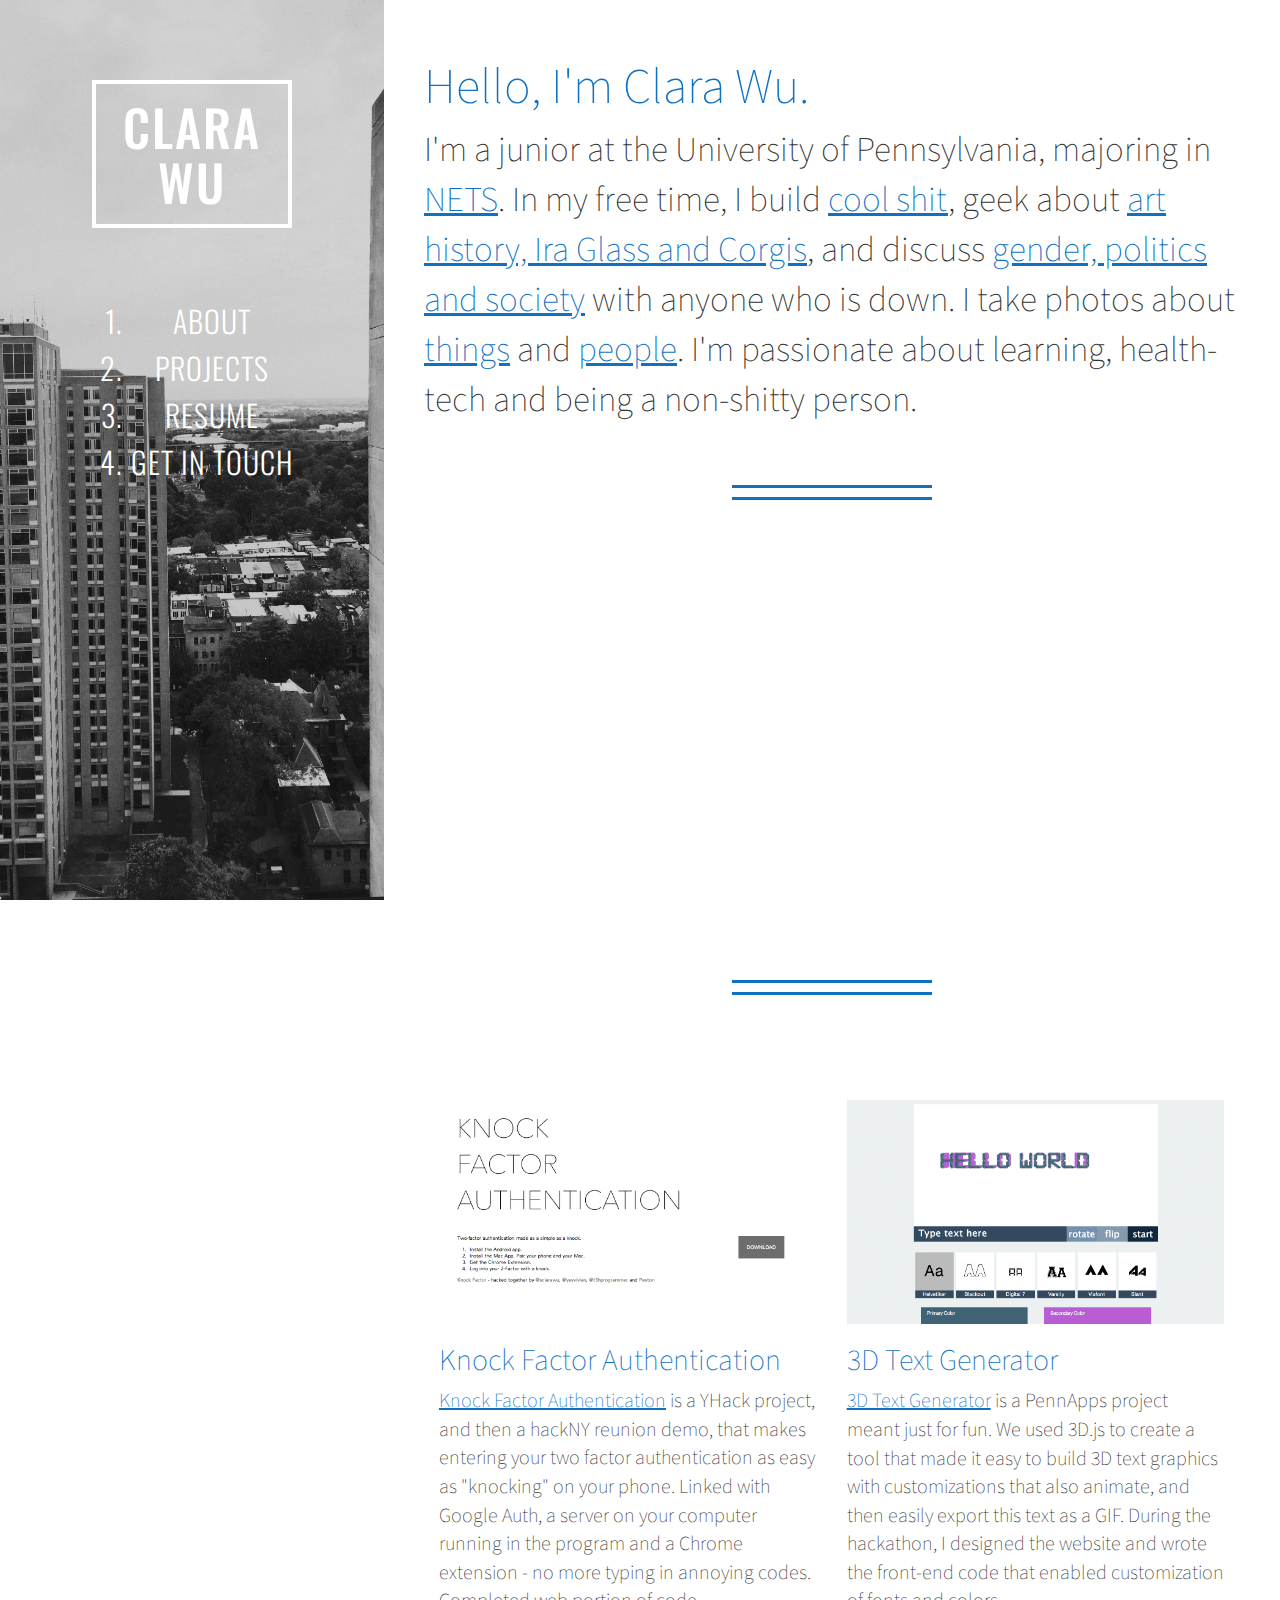
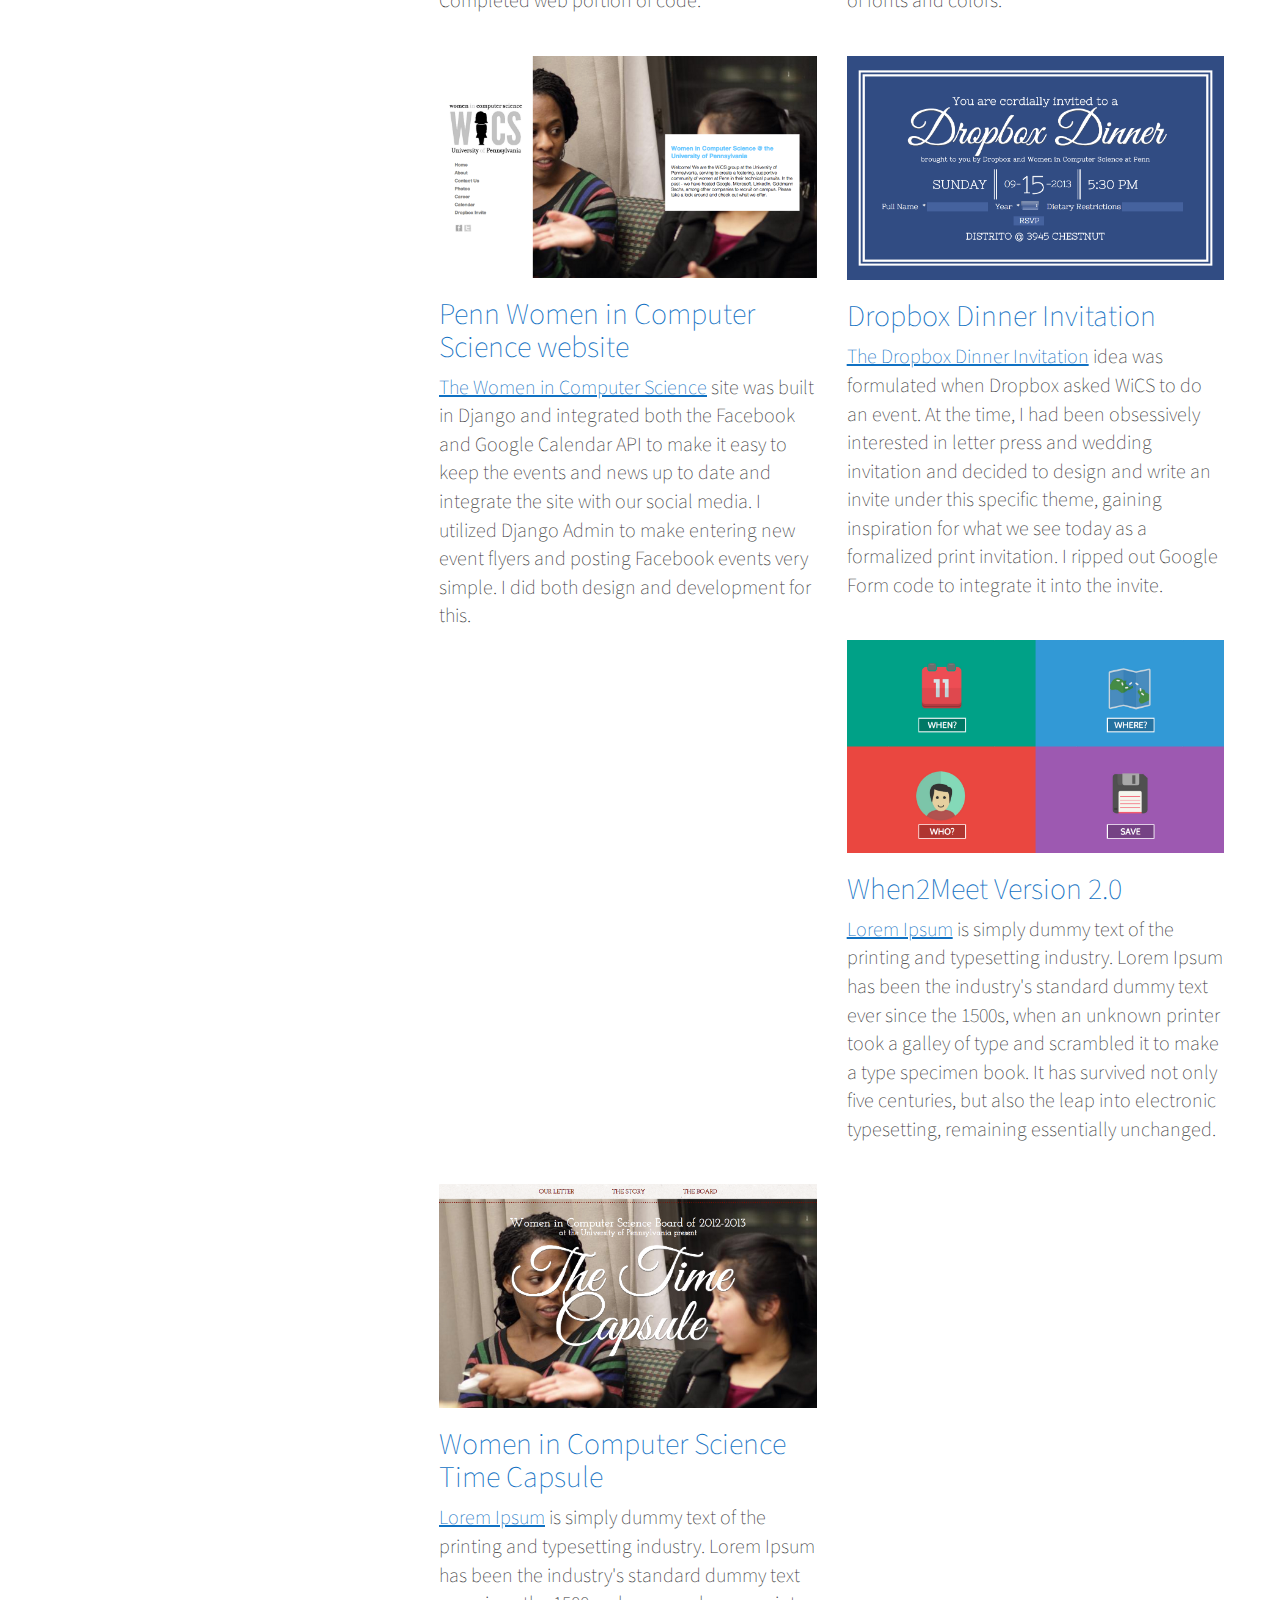
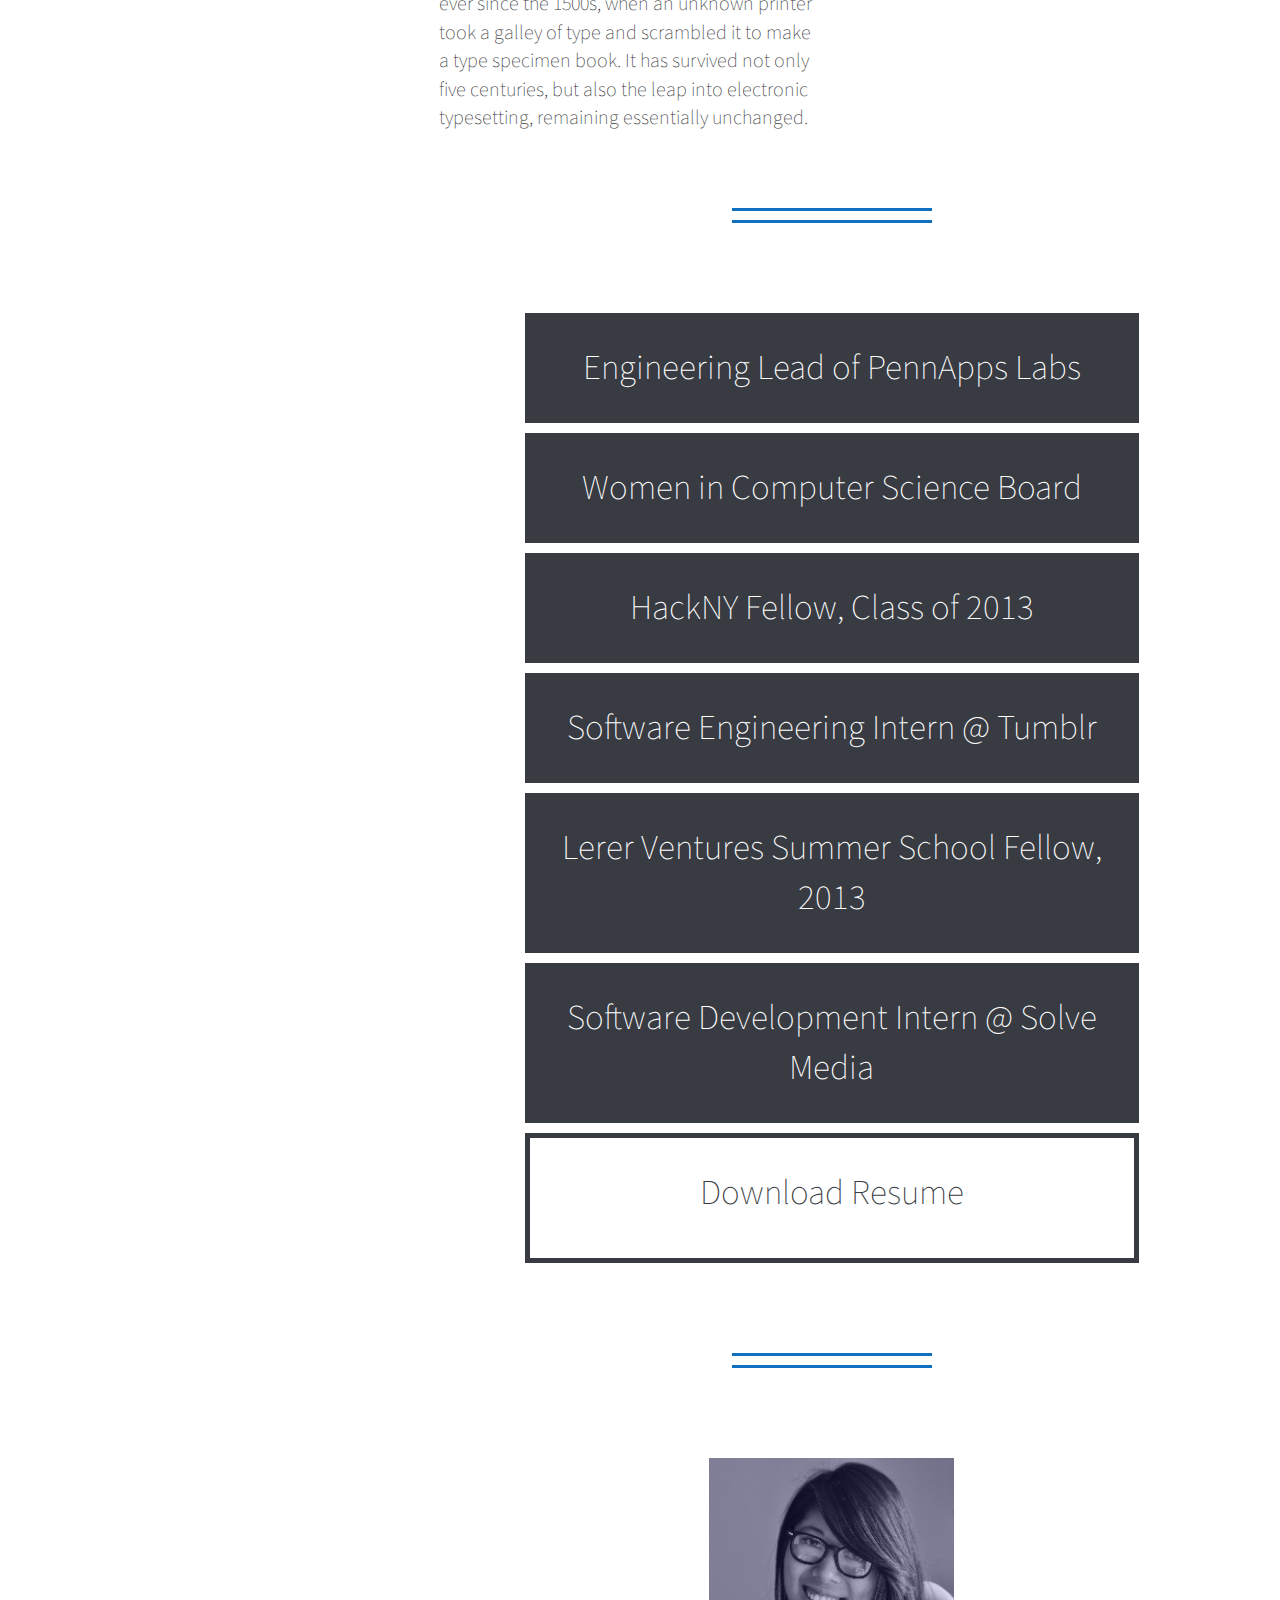
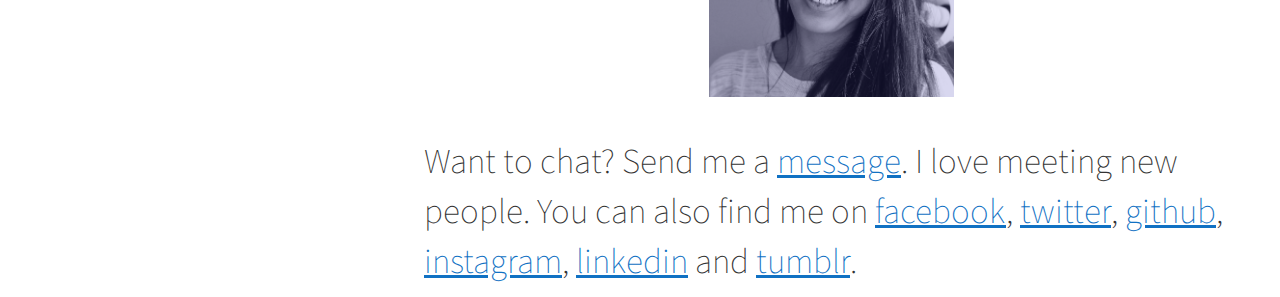
==== commit 61d72eb1: "added portfolio, contact me" ====
--- a/Version3/index.html
+++ b/Version3/index.html
@@ -32,99 +32,129 @@
             <h1>CLARA</br>WU</h1>
           </div>
           <ol id="nav">  
-            <li>ABOUT</li>
-            <li>PROJECTS</li>
-            <li>RESUME</li>
-            <li>GET IN TOUCH</li>
+            <li><a href="#about">ABOUT</a></li>
+            <li><a href="#projects">PROJECTS</a></li>
+            <li><a href="#resume">RESUME</a></li>
+            <li><a href="#contact">GET IN TOUCH</a></li>
           </ol>
         </div>
         <div id="main-content" class="pull-right">
-          <div class="sub-content">
+          <div class="sub-content" id="about">
             <h2>Hello, I'm Clara Wu.</h2>
-            <p>I'm a junior at the University of Pennsylvania, majoring in <a target="_blank" href="http://nets.upenn.edu">NETS</a>. In my free time, I build <a target="_blank" href="http://github.com/scwu">cool shit</a>, geek about <a  target="_blank" href="http://log.clarawu.com">art history, Ira Glass and Corgis</a>, and discuss <a href="http://twitter.com/sclarawu" target="_blank">gender, politics and society</a> with anyone who is down. I'm passionate about
+            <p>I'm a junior at the University of Pennsylvania, majoring in <a target="_blank" href="http://nets.upenn.edu">NETS</a>. In my free time, I build <a target="_blank" href="http://github.com/scwu">cool shit</a>, geek about <a  target="_blank" href="http://log.clarawu.com">art history, Ira Glass and Corgis</a>, and discuss <a href="http://twitter.com/sclarawu" target="_blank">gender, politics and society</a> with anyone who is down. I take photos about <a
+              href="http://flickr.com/clarrra" target="_blank">things</a> and
+            <a href="http://claraw.exposure.so" target="_blank">people</a>. I'm passionate about
             learning, health-tech and being a non-shitty person.</p>
           </div>
         </div>
       <div id="main-content" class="pull-right">
-          <div id='map-canvas'></div>
+        <div class="double-line"></div>
+      </div>
+      <div id="main-content" class="pull-right">
+          <div id='map-canvas' class="long"></div>
+      </div>
+      <div id="main-content" class="pull-right">
+        <div class="double-line"></div>
       </div>
       <div id="main-content" class="pull-right">
          <div class="sub-content">
-          <h2>Projects</h2>
-          <div class="center">
+          <div class="center" id="projects">
           <div class="item col-md-6">
             <div class="image">
-              <img class="img-responsive" src="img/sample.jpg">
+              <img class="img-responsive" src="img/knock.png">
             </div>
-            <h3>Penn Course Review</h3>
-            <p class="desc"><a>Lorem Ipsum</a> is simply dummy text of the printing and typesetting industry. Lorem Ipsum has been the industry's standard dummy text ever since the 1500s, when an unknown printer took a galley of type and scrambled it to make a type specimen book. It has survived not only five centuries, but also the leap into electronic typesetting, remaining essentially unchanged.</p>
+            <h3>Knock Factor Authentication</h3>
+            <p class="desc"><a href="http://peytn.com/knock-factor/" target="_blank">Knock Factor Authentication</a> is a YHack project, and then a hackNY reunion demo, that makes entering your two factor authentication as easy as "knocking" on your phone. Linked with Google Auth, a server on your computer running in the program and a Chrome extension - no more typing in annoying codes. Completed web portion of code.</p>
         </div>
         <div class="item col-md-6">
           <div class="image">
-            <img class="img-responsive" src="img/sample.jpg">
+            <img class="img-responsive" src="img/3d.png">
           </div>
-          <h3>Penn Course Review</h3>
-          <p class="desc"><a>Lorem Ipsum</a> is simply dummy text of the printing and typesetting industry. Lorem Ipsum has been the industry's standard dummy text ever since the 1500s, when an unknown printer took a galley of type and scrambled it to make a type specimen book. It has survived not only five centuries, but also the leap into electronic typesetting, remaining essentially unchanged.</p>
+          <h3>3D Text Generator</h3>
+          <p class="desc"><a href="https://github.com/codejoust/3dtexter" target="_blank">3D Text Generator</a> is a PennApps project meant just for fun. We used 3D.js to create a tool that made it easy to build 3D text graphics with customizations that also animate, and then easily export this text as a GIF. During the hackathon, I designed the website and wrote the front-end code that enabled customization of fonts and colors.</p>
         </div>
         <div class="item col-md-6">
           <div class="image">
-            <img class="img-responsive" src="img/sample.jpg">
+            <img class="img-responsive" src="img/wicssite.png">
           </div>
-          <h3>Penn Course Review</h3>
-          <p class="desc"><a>Lorem Ipsum</a> is simply dummy text of the printing and typesetting industry. Lorem Ipsum has been the industry's standard dummy text ever since the 1500s, when an unknown printer took a galley of type and scrambled it to make a type specimen book. It has survived not only five centuries, but also the leap into electronic typesetting, remaining essentially unchanged.</p>
+          <h3>Penn Women in Computer Science website</h3>
+          <p class="desc"><a href="http://pennwics.herokuapp.com" target="_blank">The Women in Computer Science</a> site was built in Django and integrated both the Facebook and Google Calendar API to make it easy to keep the events and news up to date and integrate the site with our social media. I utilized Django Admin to make entering new event flyers and posting Facebook events very simple. I did both design and development for this. </p>
         </div>
         <div class="item col-md-6">
           <div class="image">
-            <img class="img-responsive" src="img/sample.jpg">
+            <img class="img-responsive" src="img/dropbox.png">
           </div>
-           <h3>Penn Course Review</h3>
-          <p class="desc"><a>Lorem Ipsum</a> is simply dummy text of the printing and typesetting industry. Lorem Ipsum has been the industry's standard dummy text ever since the 1500s, when an unknown printer took a galley of type and scrambled it to make a type specimen book. It has survived not only five centuries, but also the leap into electronic typesetting, remaining essentially unchanged.</p>
+           <h3>Dropbox Dinner Invitation</h3>
+          <p class="desc"><a href="http://pennwics.herokuapp.com/dropbox/" target="_blank">The Dropbox Dinner Invitation</a> idea was formulated when Dropbox asked WiCS to do an event. At the time, I had been obsessively interested in letter press and wedding invitation and decided to design and write an invite under this specific theme, gaining inspiration for what we see today as a formalized print invitation. I ripped out Google Form code to integrate it into the invite.</p>
         </div>
         <div class="item col-md-6">
           <div class="image">
-            <img class="img-responsive" src="img/sample.jpg">
+            <img class="img-responsive" src="img/when2meet.png">
           </div>
-          <h3>Penn Course Review</h3>
+          <h3>When2Meet Version 2.0</h3>
           <p class="desc"><a>Lorem Ipsum</a> is simply dummy text of the printing and typesetting industry. Lorem Ipsum has been the industry's standard dummy text ever since the 1500s, when an unknown printer took a galley of type and scrambled it to make a type specimen book. It has survived not only five centuries, but also the leap into electronic typesetting, remaining essentially unchanged.</p>
         </div>
     <div class="item col-md-6">
           <div class="image">
-            <img class="img-responsive" src="img/sample.jpg">
+            <img class="img-responsive" src="img/timecapsule.png">
        </div>
-          <h3>Penn Course Review</h3>
+          <h3>Women in Computer Science Time Capsule</h3>
           <p class="desc"><a>Lorem Ipsum</a> is simply dummy text of the printing and typesetting industry. Lorem Ipsum has been the industry's standard dummy text ever since the 1500s, when an unknown printer took a galley of type and scrambled it to make a type specimen book. It has survived not only five centuries, but also the leap into electronic typesetting, remaining essentially unchanged.</p>
         </div>
       </div>
     </div>
   </div>
+   <div id="main-content" class="pull-right">
+        <div class="double-line"></div>
+      </div>
     <div id="main-content" class="pull-right">
-       <div class="sub-content">
-         <h2>Things I do</h2>
-         <div class="center">
+       <div class="sub-content" id="resume">
+           <div class="center">
+             <a href="http://labs.pennapps.com" class="activity" target="_blank">
             <div id="labs" class="activity">
-              <p>Engineering lead of PennApps Labs</p>
+              <p>Engineering Lead of PennApps Labs</p>
             </div>
+            </a>
+            <a href="http://pennwics.herokuapp.com/" class="activity" target="_blank">
             <div id="wics" class="activity">
                <p>Women in Computer Science Board</p>
             </div>
+            </a>
+            <a target="_blank" class="activity" href="http://hackny.org">
             <div id="hackny" class="activity">
               <p>HackNY Fellow, Class of 2013</p>
             </div>
+            </a>
+            <a class="activity" href="http://tumblr.com" target="_blank">
             <div id="tumblr"class="activity">
               <p>Software Engineering Intern @ Tumblr</p>
             </div>
+            </a>
+            <a class="activity" href="http://summerschool.vc" target="_blank">
             <div id="lerer" class="activity">
               <p>Lerer Ventures Summer School Fellow, 2013</p>
             </div>
+            </a>
+            <a class="activity" href="http://www.solvemedia.com" target="_blank">
             <div id="solve" class="activity">
               <p>Software Development Intern @ Solve Media</p>
             </div>
+            </a>
+            <a class="activity" href="https://www.dropbox.com/s/yuuaa1c3iolwrop/clara-wu-online.pdf" target="_blank">
             <div class="activity inverse">
               <p>Download Resume</p>
             </div>
+          </a>
           </div>
         </div>
       </div>
+      <div id="main-content" class="pull-right">
+        <div class="double-line"></div>
+      </div>
+      <div id="main-content" class="pull-right">
+        <div class="sub-content" id="contact">
+ <img src="img/me.png" class="img"/>
+          <p>Want to chat? Send me a <a href="mailto:s.clara.wu@gmail.com" target="_top">message</a>. I love meeting new people. You can also find me on <a href="http://facebook.com/s.clara.wu" target="_blank">facebook</a>, <a target="_blank" href="http://twitter.com/sclarawu">twitter</a>, <a href="http://github.com/scwu">github</a>, <a target="_blank" href="http://instagram.com/sclarawu">instagram</a>, <a href="http://www.linkedin.com/in/sclarawu/" target="_blank">linkedin</a> and <a href="http://log.clarawu.com" target="_blank">tumblr</a>.</p>
     </div>       
 
 
--- a/Version3/css/personal.css
+++ b/Version3/css/personal.css
@@ -33,12 +33,15 @@
 
 #main-content {
   width: 70%;
+  margin-bottom: 90px;
+  margin-top; 90px;
 }
 
 .sub-content {
-  margin: 50px 60px 0px 60px;
+  margin: 0px 40px 0px 40px;
   float: left;
-  width: 87.5%;
+  width: 91%;
+  box-sizing: border-box;
 }
 
 .sub-content h2{
@@ -75,14 +78,22 @@
   margin-top: 60px;
 }
 
+#nav a {
+  color: white;
+  text-decoration: none;
+}
+
 #nav li {
   padding: 2px;
 }
 
 #map-canvas {
+  z-index: 0;
+}
+
+.long {
   height: 300px;
   width: 90%;
-  z-index: 0;
   margin-left: auto;
   margin-right: auto;
 }
@@ -96,6 +107,7 @@
   text-align: left;
   margin-top: 15px;
   margin-bottom: 15px;
+  box-sizing:border-box;
 }
 .image img {
   display: block;
@@ -114,9 +126,13 @@
 }
 .sub-content .activity {
   background-color: #383b42;
-  margin: 20px;
   width: 90%;
+  text-decoration: none;
+  box-sizing: border-box;
+  margin-left: auto;
+  margin-right: auto;
 }
+
 .sub-content .activity.inverse {
   background-color: white;
   border: 5px solid #383b42;
@@ -130,3 +146,30 @@
 .sub-content .activity.inverse p {
   color: #383b42;
 }
+
+.img{
+  width:30%;
+  margin-left: auto;
+  margin-right: auto;
+  margin-bottom: 40px;
+  box-sizing: border-box; 
+}
+
+.double-line {
+  width: 200px;
+  border-top: 3px solid #1071c3;
+  border-bottom: 3px solid #1071c3;
+  height: 15px;
+  margin-top: 40px;
+  margin-bottom: 20px;
+  margin: 0 auto;
+  display: table;
+}
+
+#projects, #about {
+  margin-bottom: -40px;
+}
+
+#about {
+  margin-top: 40px;
+}
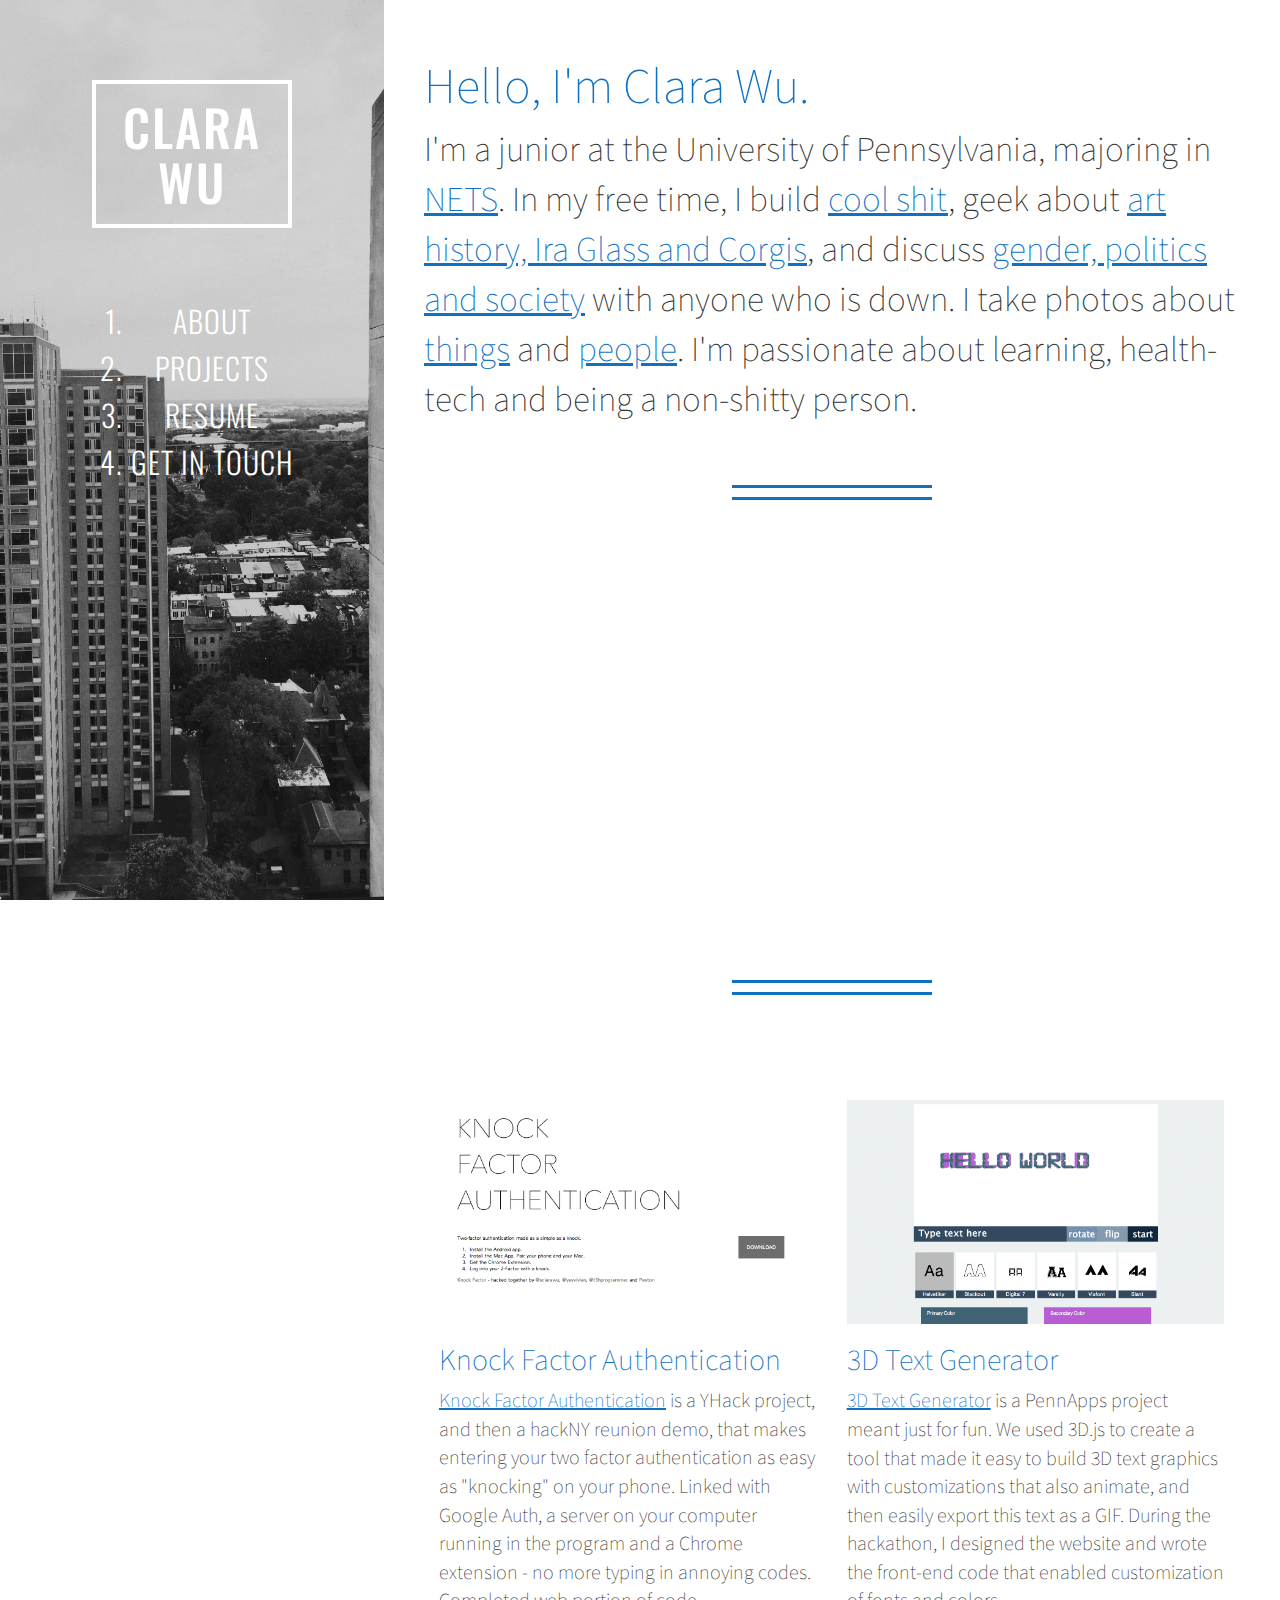
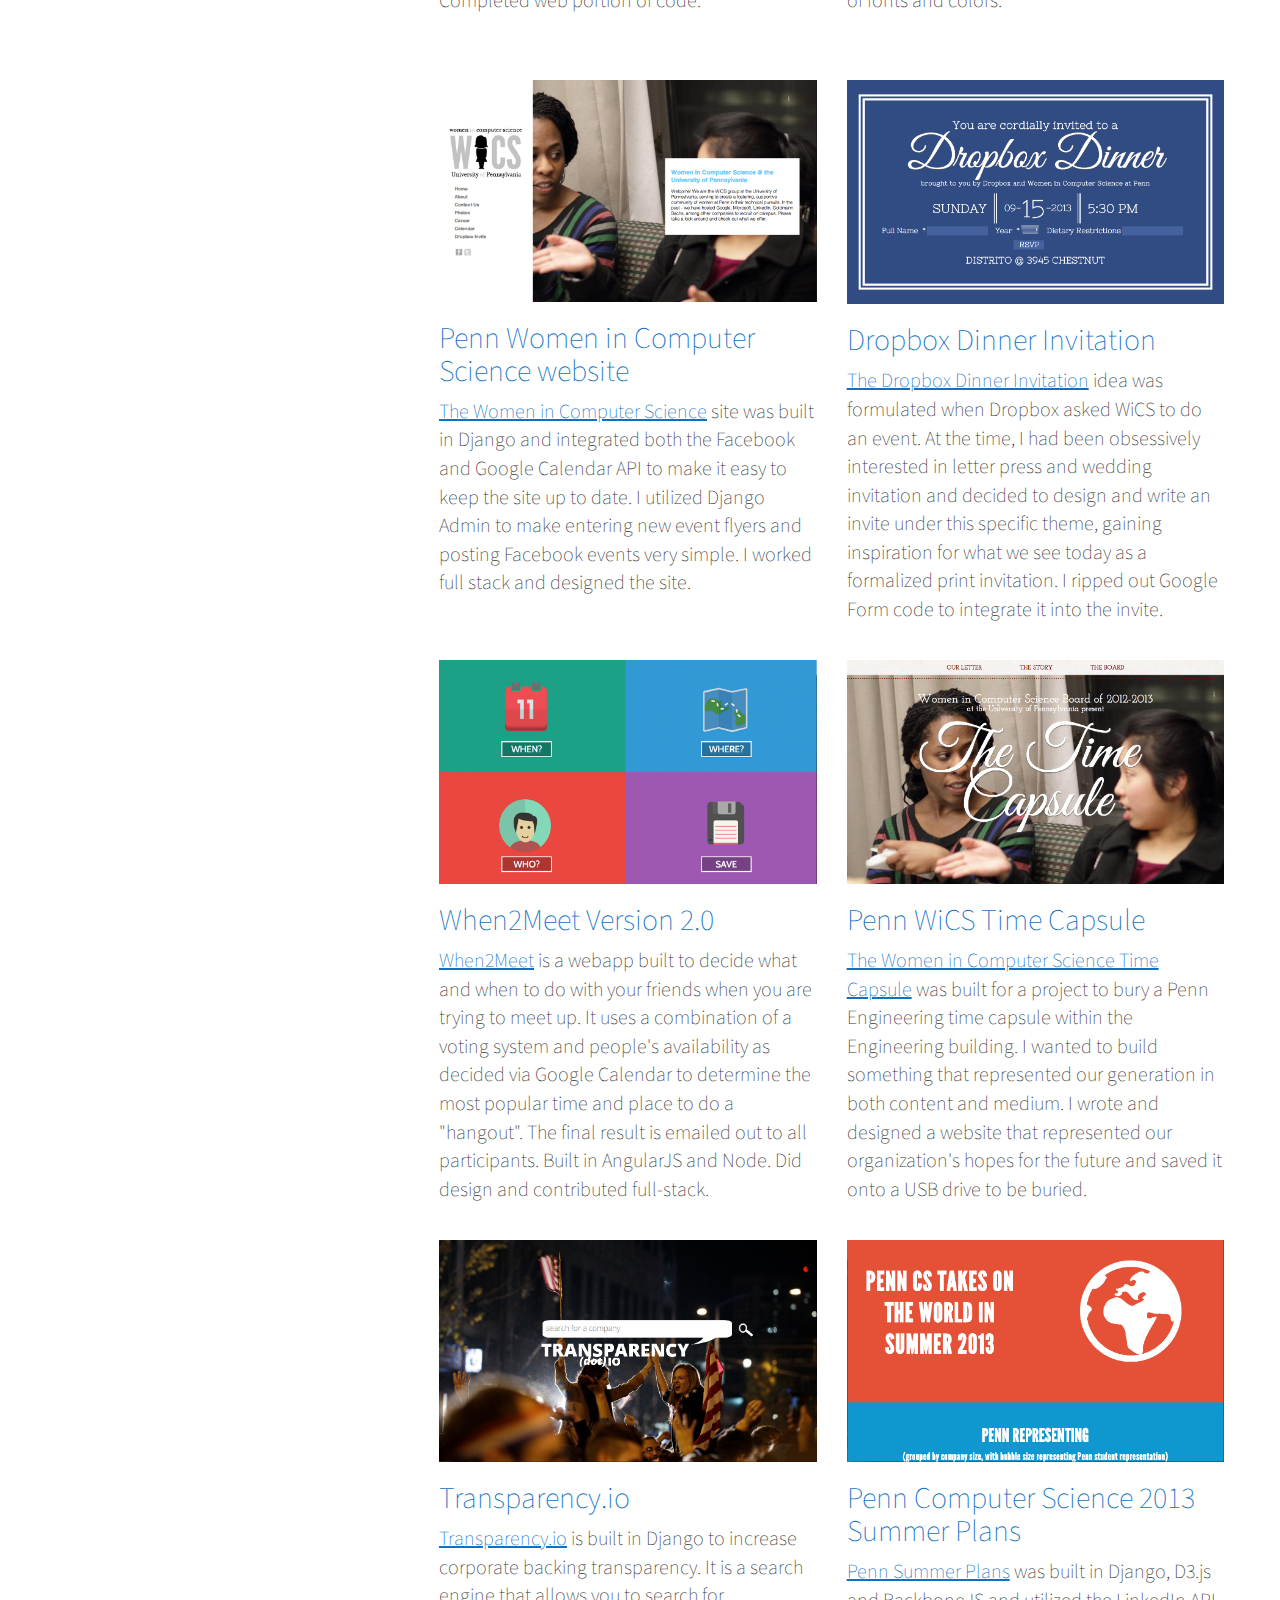
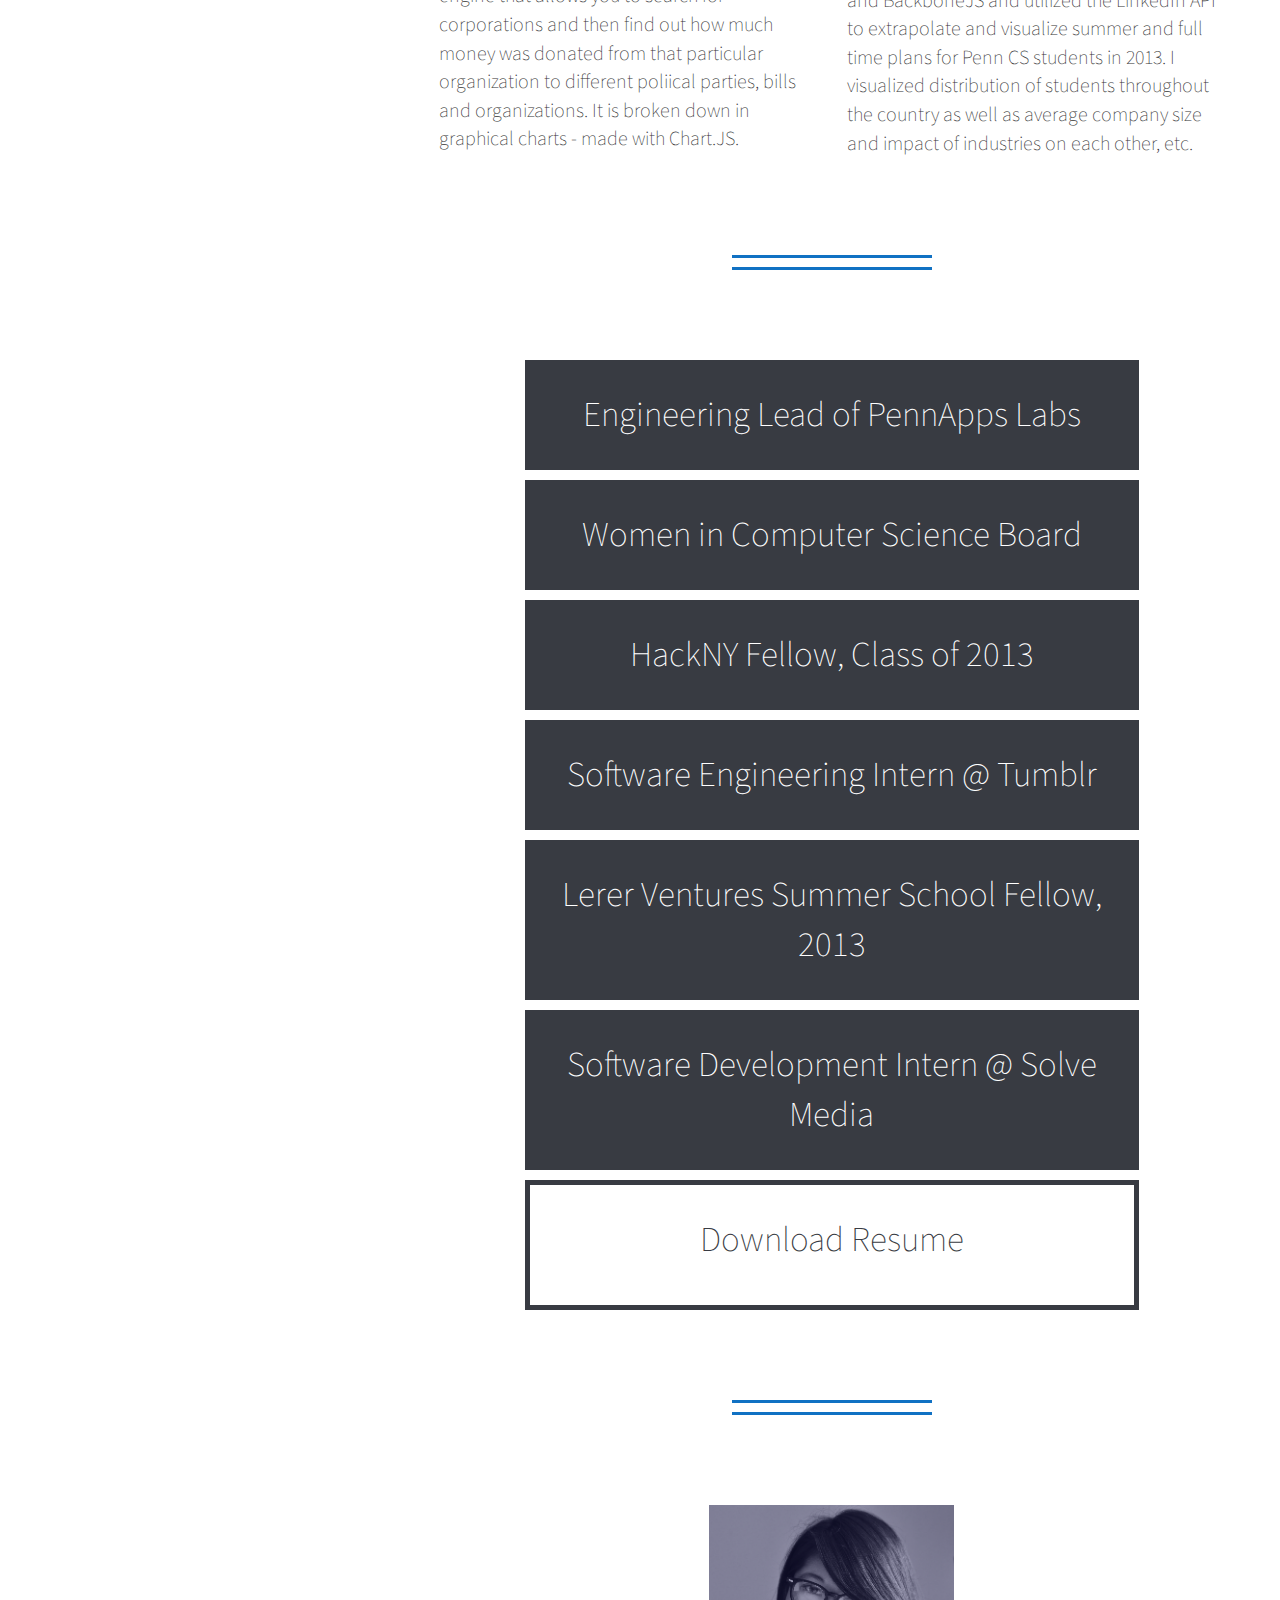
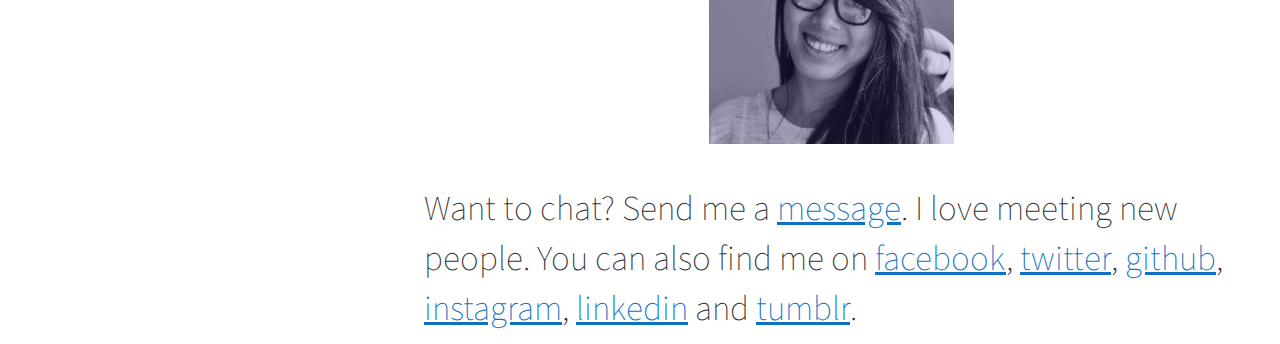
==== commit 7413d7a9: "Merge pull request #1 from scwu/v3" ====
--- a/Version3/index.html
+++ b/Version3/index.html
@@ -78,7 +78,7 @@
             <img class="img-responsive" src="img/wicssite.png">
           </div>
           <h3>Penn Women in Computer Science website</h3>
-          <p class="desc"><a href="http://pennwics.herokuapp.com" target="_blank">The Women in Computer Science</a> site was built in Django and integrated both the Facebook and Google Calendar API to make it easy to keep the events and news up to date and integrate the site with our social media. I utilized Django Admin to make entering new event flyers and posting Facebook events very simple. I did both design and development for this. </p>
+          <p class="desc"><a href="http://pennwics.herokuapp.com" target="_blank">The Women in Computer Science</a> site was built in Django and integrated both the Facebook and Google Calendar API to make it easy to keep the site up to date. I utilized Django Admin to make entering new event flyers and posting Facebook events very simple. I worked full stack and designed the site. </p>
         </div>
         <div class="item col-md-6">
           <div class="image">
@@ -92,14 +92,29 @@
             <img class="img-responsive" src="img/when2meet.png">
           </div>
           <h3>When2Meet Version 2.0</h3>
-          <p class="desc"><a>Lorem Ipsum</a> is simply dummy text of the printing and typesetting industry. Lorem Ipsum has been the industry's standard dummy text ever since the 1500s, when an unknown printer took a galley of type and scrambled it to make a type specimen book. It has survived not only five centuries, but also the leap into electronic typesetting, remaining essentially unchanged.</p>
+          <p class="desc"><a href="https://github.com/scwu/fb-hackathon-s2013" target="_blank">When2Meet</a> is a webapp built to decide what and when to do with your friends when you are trying to meet up. It uses a combination of a voting system and people's availability as decided via Google Calendar to determine the most popular time and place to do a "hangout". The final result is emailed out to all participants. Built in AngularJS and Node. Did design and contributed
+          full-stack.</p>
         </div>
     <div class="item col-md-6">
           <div class="image">
             <img class="img-responsive" src="img/timecapsule.png">
        </div>
-          <h3>Women in Computer Science Time Capsule</h3>
-          <p class="desc"><a>Lorem Ipsum</a> is simply dummy text of the printing and typesetting industry. Lorem Ipsum has been the industry's standard dummy text ever since the 1500s, when an unknown printer took a galley of type and scrambled it to make a type specimen book. It has survived not only five centuries, but also the leap into electronic typesetting, remaining essentially unchanged.</p>
+          <h3>Penn WiCS Time Capsule</h3>
+          <p class="desc"><a href='http://timecapsule.clarawu.com/' target="_blank">The Women in Computer Science Time Capsule</a> was built for a project to bury a Penn Engineering time capsule within the Engineering building. I wanted to build something that represented our generation in both content and medium. I wrote and designed a website that represented our organization's hopes for the future and saved it onto a USB drive to be buried. </p>
+        </div>
+             <div class="item col-md-6">
+          <div class="image">
+            <img class="img-responsive" src="img/transparency.png">
+          </div>
+          <h3>Transparency.io</h3>
+          <p class="desc"><a href="http://transparencyio.herokuapp.com" target="_blank">Transparency.io</a> is built in Django to increase corporate backing transparency. It is a search engine that allows you to search for corporations and then find out how much money was donated from that particular organization to different poliical parties, bills and organizations. It is broken down in graphical charts - made with Chart.JS.</p>
+        </div>
+        <div class="item col-md-6">
+          <div class="image">
+            <img class="img-responsive" src="img/penncs.png">
+          </div>
+          <h3>Penn Computer Science 2013 Summer Plans</h3>
+          <p class="desc"><a href="http://penncs2013.herokuapp.com" target="_blank">Penn Summer Plans</a> was built in Django, D3.js and BackboneJS and utilized the LinkedIn API to extrapolate and visualize summer and full time plans for Penn CS students in 2013. I visualized distribution of students throughout the country as well as average company size and impact of industries on each other, etc.</p>
         </div>
       </div>
     </div>
--- a/Version3/css/personal.css
+++ b/Version3/css/personal.css
@@ -108,6 +108,9 @@
   margin-top: 15px;
   margin-bottom: 15px;
   box-sizing:border-box;
+  vertical-align: top;
+  display: inline-block;
+  height:550px;
 }
 .image img {
   display: block;
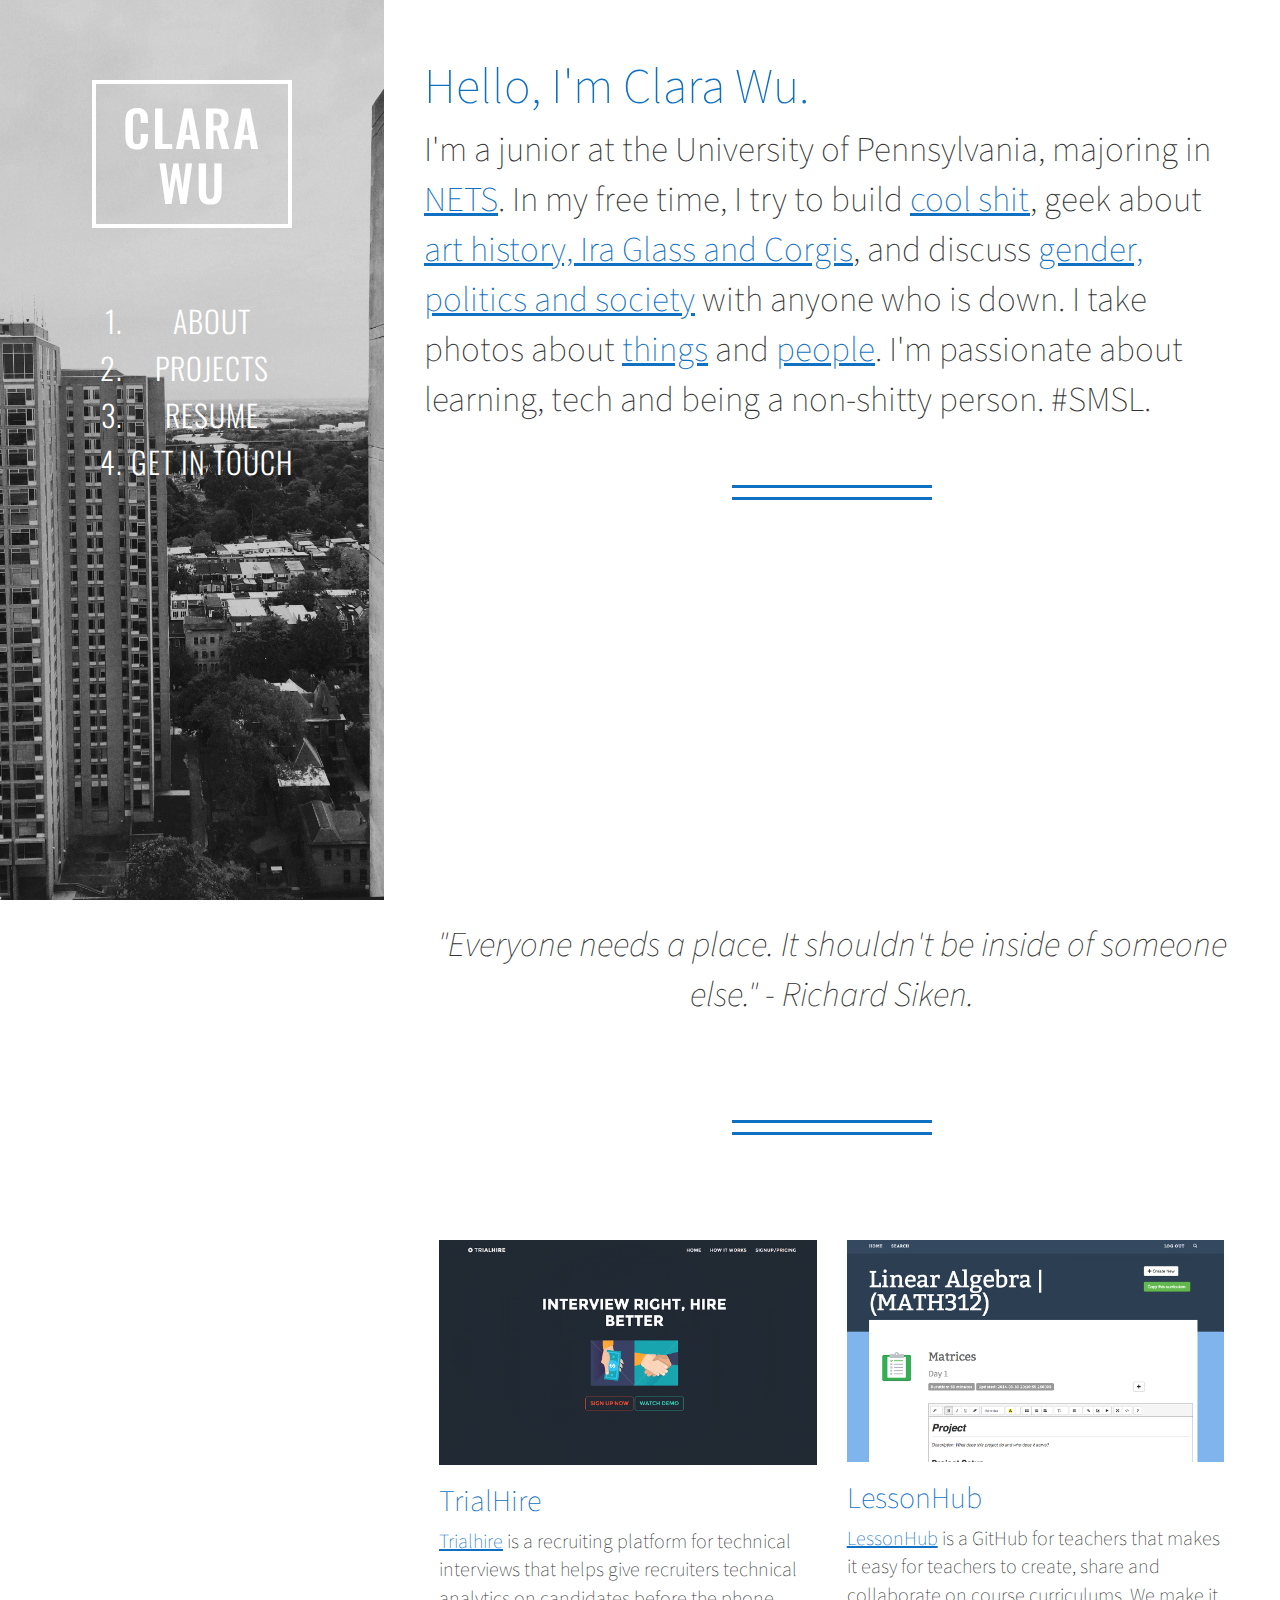
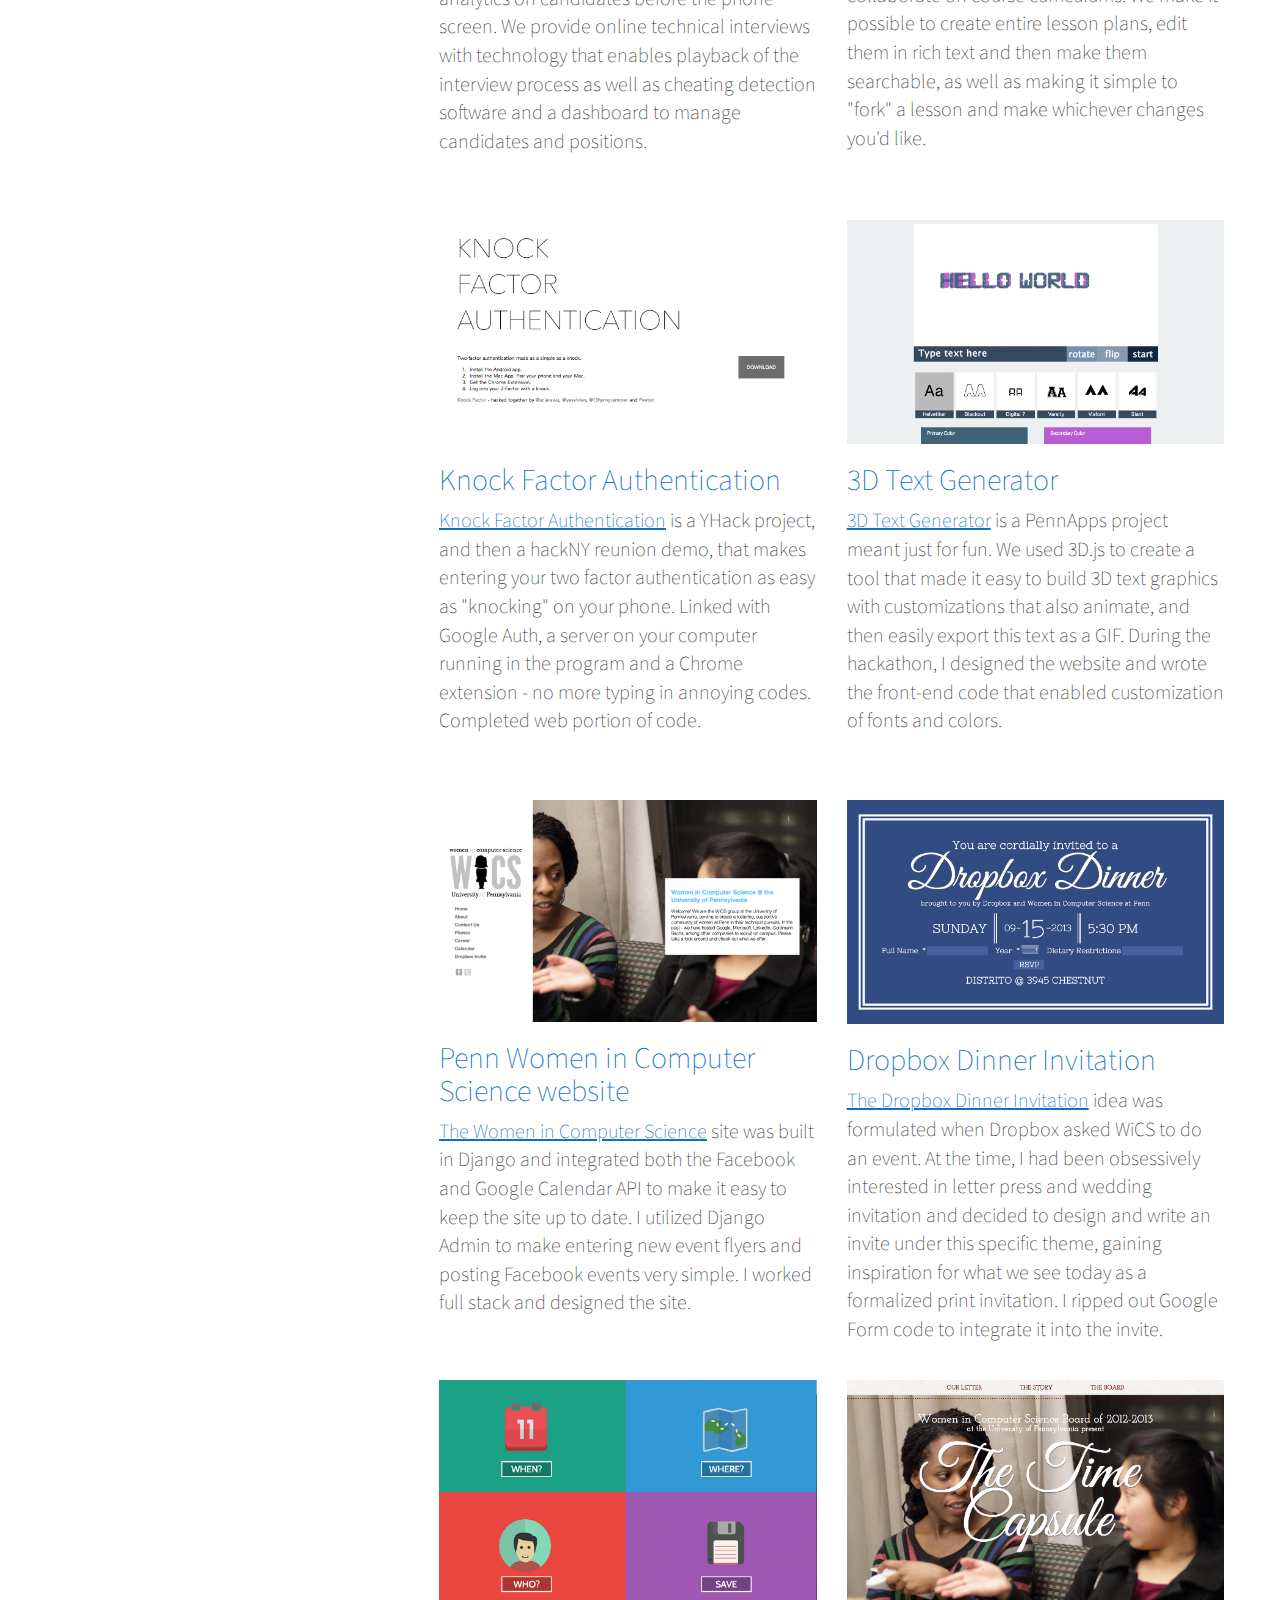
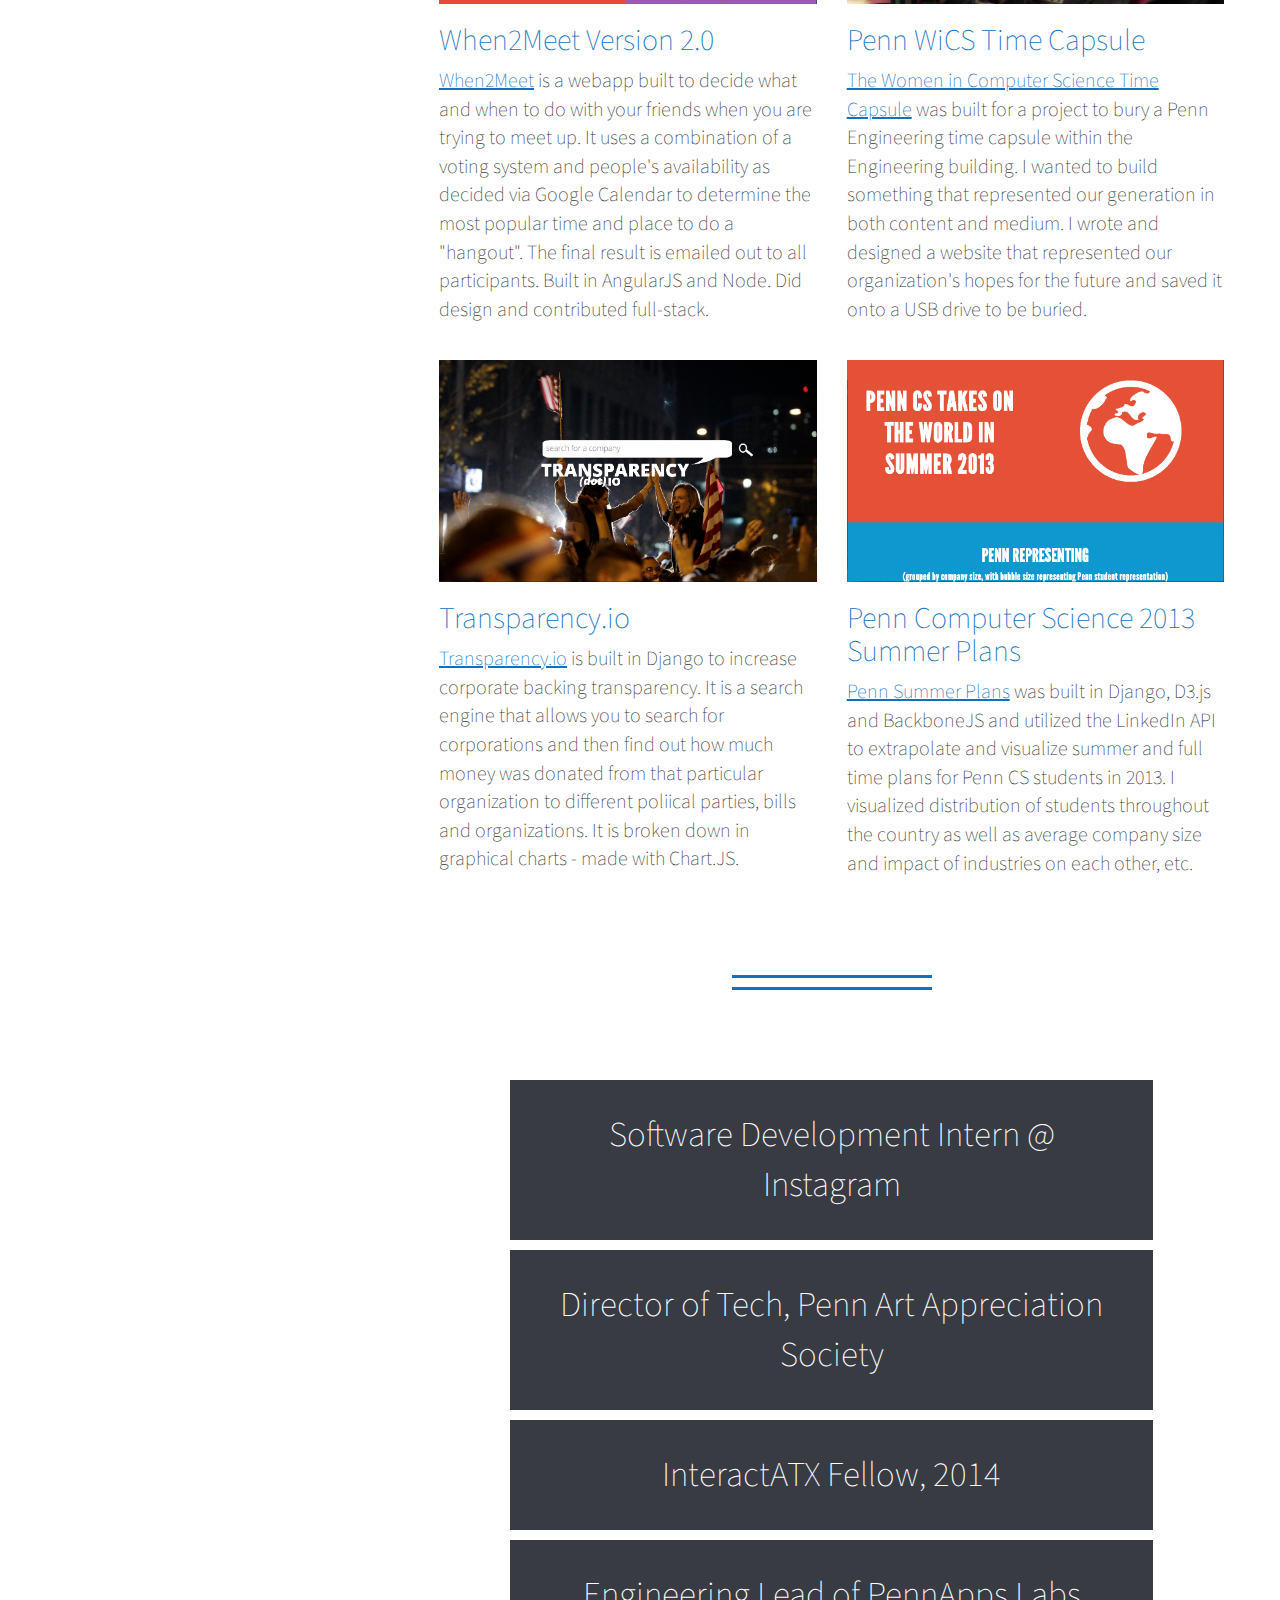
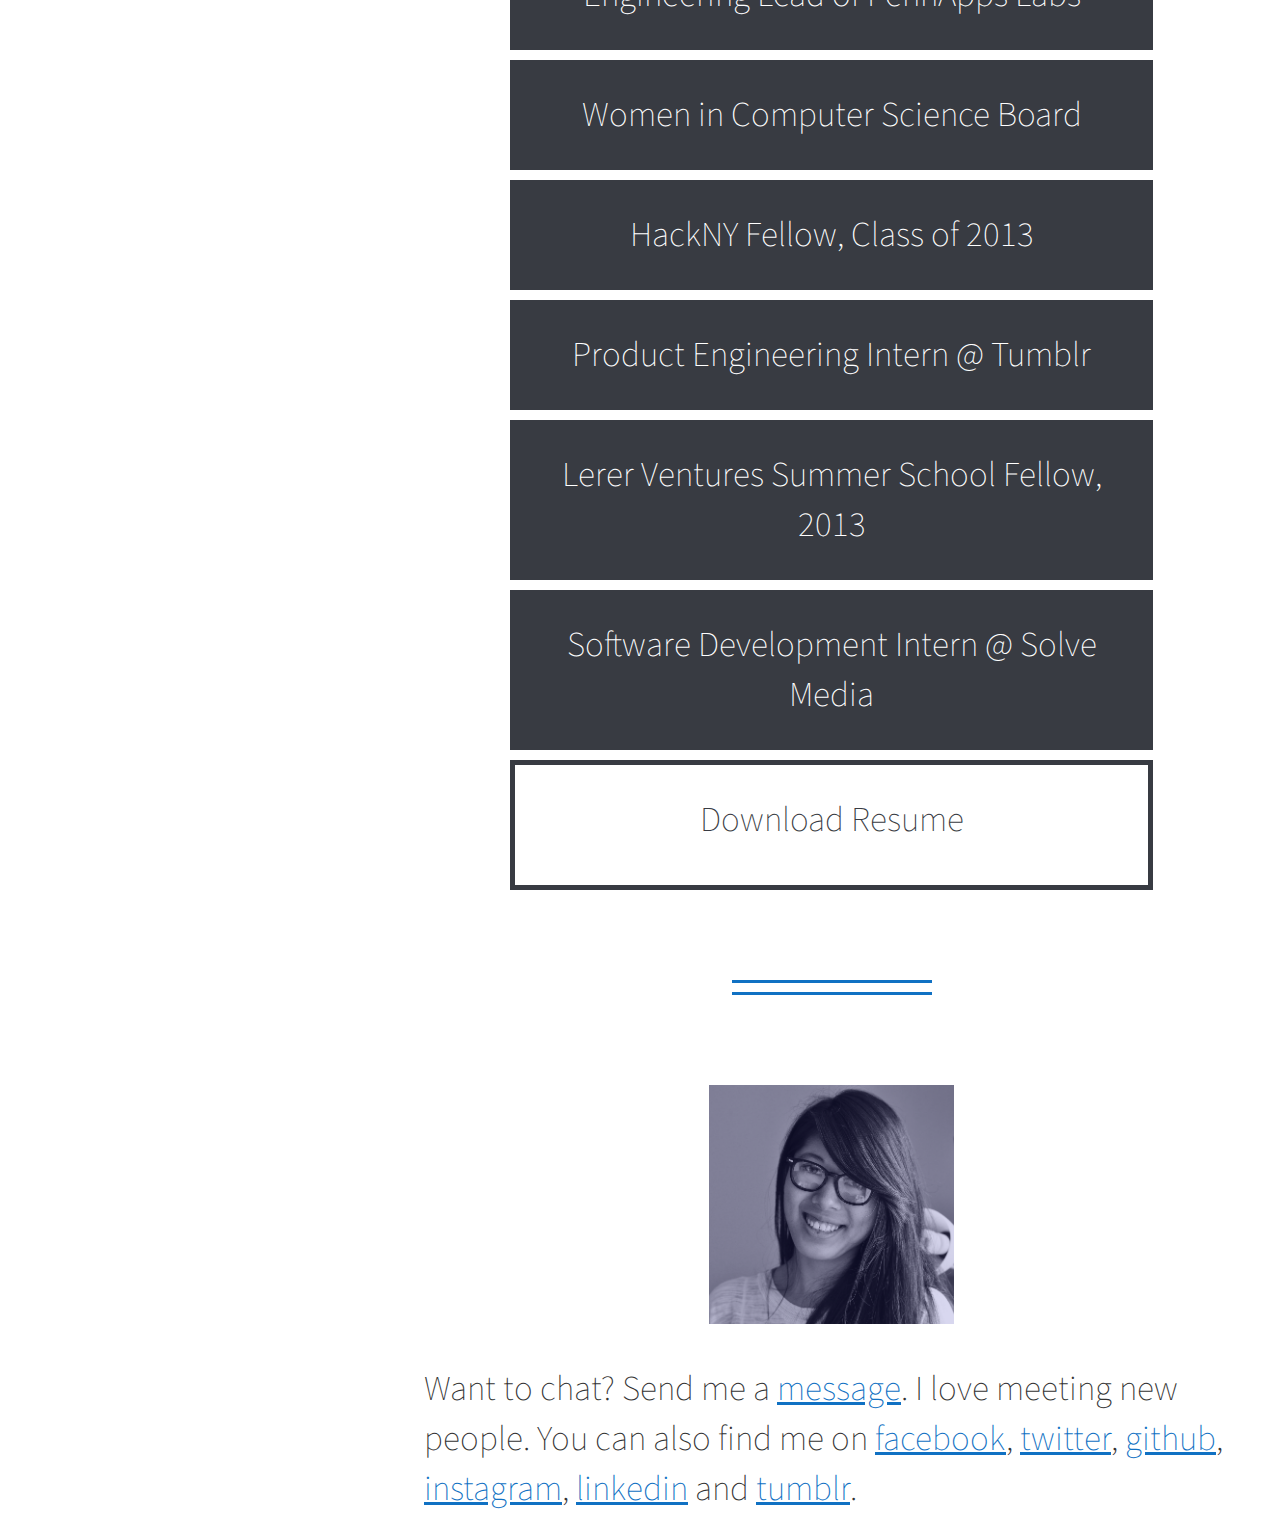
==== commit c5ae5871: "update css responsive sigh" ====
--- a/Version3/index.html
+++ b/Version3/index.html
@@ -6,11 +6,9 @@
     <head>
         <meta charset="utf-8">
         <meta http-equiv="X-UA-Compatible" content="IE=edge">
-        <title></title>
+        <title>Clara Wu : dreaming</title>
         <meta name="description" content="">
         <meta name="viewport" content="width=device-width, initial-scale=1">
-
-        <!-- Place favicon.ico and apple-touch-icon.png in the root directory -->
 
         <link rel="stylesheet" href="css/normalize.css">
         <link rel="stylesheet" href="css/main.css">
@@ -18,7 +16,9 @@
         <link href='http://fonts.googleapis.com/css?family=Source+Sans+Pro:100,200,300,400' rel='stylesheet' type='text/css'>
         <link rel="stylesheet" href="css/personal.css">
         <link rel="stylesheet" href="css/bootstrap.min.css">
+        
         <script src="js/vendor/modernizr-2.6.2.min.js"></script>
+        <link href="css/jquery.fs.naver.css" rel="stylesheet">
         <script type="text/javascript" src="http://maps.google.com/maps/api/js?sensor=false&.js"></script>
       </head>
     <body>
@@ -41,17 +41,20 @@
         <div id="main-content" class="pull-right">
           <div class="sub-content" id="about">
             <h2>Hello, I'm Clara Wu.</h2>
-            <p>I'm a junior at the University of Pennsylvania, majoring in <a target="_blank" href="http://nets.upenn.edu">NETS</a>. In my free time, I build <a target="_blank" href="http://github.com/scwu">cool shit</a>, geek about <a  target="_blank" href="http://log.clarawu.com">art history, Ira Glass and Corgis</a>, and discuss <a href="http://twitter.com/sclarawu" target="_blank">gender, politics and society</a> with anyone who is down. I take photos about <a
+            <p>I'm a junior at the University of Pennsylvania, majoring in <a target="_blank" href="http://nets.upenn.edu">NETS</a>. In my free time, I try to build <a target="_blank" href="http://github.com/scwu">cool shit</a>, geek about <a  target="_blank" href="http://log.clarawu.com">art history, Ira Glass and Corgis</a>, and discuss <a href="http://twitter.com/sclarawu" target="_blank">gender, politics and society</a> with anyone who is down. I take photos about <a
               href="http://flickr.com/clarrra" target="_blank">things</a> and
             <a href="http://claraw.exposure.so" target="_blank">people</a>. I'm passionate about
-            learning, health-tech and being a non-shitty person.</p>
-          </div>
-        </div>
-      <div id="main-content" class="pull-right">
-        <div class="double-line"></div>
-      </div>
-      <div id="main-content" class="pull-right">
-          <div id='map-canvas' class="long"></div>
+            learning, tech and being a non-shitty person. #SMSL.</p>
+          </div>
+        </div>
+      <div id="main-content" class="pull-right">
+        <div class="double-line"></div>
+      </div>
+      <div id="main-content" class="pull-right">
+        <div id='map-canvas' class="long"></div>
+          <div class="sub-content" id="quotes">
+            <p><em>"Everyone needs a place. It shouldn't be inside of someone else." - Richard Siken.</em></p>
+          </div>
       </div>
       <div id="main-content" class="pull-right">
         <div class="double-line"></div>
@@ -59,6 +62,20 @@
       <div id="main-content" class="pull-right">
          <div class="sub-content">
           <div class="center" id="projects">
+            <div class="item col-md-6">
+            <div class="image">
+              <img class="img-responsive" src="img/trialhire.png">
+            </div>
+            <h3>TrialHire</h3>
+            <p class="desc"><a href="http://usetrialhire.com" target="_blank">Trialhire</a> is a recruiting platform for technical interviews that helps give recruiters technical analytics on candidates before the phone screen. We provide online technical interviews with technology that enables playback of the interview process as well as cheating detection software and a dashboard to manage candidates and positions.</p>
+          </div>
+          <div class="item col-md-6">
+          <div class="image">
+            <img class="img-responsive" src="img/lessonhub.png">
+          </div>
+          <h3>LessonHub</h3>
+          <p class="desc"><a href="http://shielded-castle-1832.herokuapp.com/" target="_blank">LessonHub</a> is a GitHub for teachers that makes it easy for teachers to create, share and collaborate on course curriculums. We make it possible to create entire lesson plans, edit them in rich text and then make them searchable, as well as making it simple to "fork" a lesson and make whichever changes you'd like.</p>
+        </div>
           <div class="item col-md-6">
             <div class="image">
               <img class="img-responsive" src="img/knock.png">
@@ -125,6 +142,21 @@
     <div id="main-content" class="pull-right">
        <div class="sub-content" id="resume">
            <div class="center">
+             <a href="http://instagram.com" class="activity" target="_blank">
+            <div id="insta" class="activity">
+              <p>Software Development Intern @ Instagram</p>
+            </div>
+            </a>
+             <a href="http://pennartappreciationsociety.com" class="activity" target="_blank">
+            <div id="paas" class="activity">
+              <p>Director of Tech, Penn Art Appreciation Society</p>
+            </div>
+            </a>
+             <a href="http://interactaustin.com/" class="activity" target="_blank">
+            <div id="interact" class="activity">
+              <p>InteractATX Fellow, 2014</p>
+            </div>
+            </a>
              <a href="http://labs.pennapps.com" class="activity" target="_blank">
             <div id="labs" class="activity">
               <p>Engineering Lead of PennApps Labs</p>
@@ -142,7 +174,7 @@
             </a>
             <a class="activity" href="http://tumblr.com" target="_blank">
             <div id="tumblr"class="activity">
-              <p>Software Engineering Intern @ Tumblr</p>
+              <p>Product Engineering Intern @ Tumblr</p>
             </div>
             </a>
             <a class="activity" href="http://summerschool.vc" target="_blank">
@@ -172,22 +204,25 @@
           <p>Want to chat? Send me a <a href="mailto:s.clara.wu@gmail.com" target="_top">message</a>. I love meeting new people. You can also find me on <a href="http://facebook.com/s.clara.wu" target="_blank">facebook</a>, <a target="_blank" href="http://twitter.com/sclarawu">twitter</a>, <a href="http://github.com/scwu">github</a>, <a target="_blank" href="http://instagram.com/sclarawu">instagram</a>, <a href="http://www.linkedin.com/in/sclarawu/" target="_blank">linkedin</a> and <a href="http://log.clarawu.com" target="_blank">tumblr</a>.</p>
     </div>       
 
-
-        <script>document.write('<script src="http://' + (location.host || 'localhost').split(':')[0] + ':35729/livereload.js?snipver=1"></' + 'script>')</script>
         <script src="//ajax.googleapis.com/ajax/libs/jquery/1.10.2/jquery.min.js"></script>
         <script>window.jQuery || document.write('<script src="js/vendor/jquery-1.10.2.min.js"><\/script>')</script>
         <script src="js/vendor/bootstrap.min.js"></script>
         <script src="js/plugins.js"></script>
+        <script src="js/jquery.fs.naver.js"></script>
         <script src="js/main.js"></script>
-
+        
         <!-- Google Analytics: change UA-XXXXX-X to be your site's ID. -->
-        <script>
-            (function(b,o,i,l,e,r){b.GoogleAnalyticsObject=l;b[l]||(b[l]=
-            function(){(b[l].q=b[l].q||[]).push(arguments)});b[l].l=+new Date;
-            e=o.createElement(i);r=o.getElementsByTagName(i)[0];
-            e.src='//www.google-analytics.com/analytics.js';
-            r.parentNode.insertBefore(e,r)}(window,document,'script','ga'));
-            ga('create','UA-XXXXX-X');ga('send','pageview');
-        </script>
-    </body>
+<script>
+  (function(i,s,o,g,r,a,m){i['GoogleAnalyticsObject']=r;i[r]=i[r]||function(){
+  (i[r].q=i[r].q||[]).push(arguments)},i[r].l=1*new Date();a=s.createElement(o),
+  m=s.getElementsByTagName(o)[0];a.async=1;a.src=g;m.parentNode.insertBefore(a,m)
+  })(window,document,'script','//www.google-analytics.com/analytics.js','ga');
+
+  ga('create', 'UA-50135446-1', 'clarawu.com');
+  ga('require', 'linkid', 'linkid.js');
+  ga('require', 'displayfeatures');
+  ga('send', 'pageview');
+
+</script>   
+</body>
 </html>
--- a/Version3/css/personal.css
+++ b/Version3/css/personal.css
@@ -12,6 +12,7 @@
   background-position:center top; 
   background-size: cover;
   position: fixed;
+  z-index: 600;
 }
 
 #title {
@@ -88,6 +89,7 @@
 }
 
 #map-canvas {
+  margin-bottom: 30px;
   z-index: 0;
 }
 
@@ -176,3 +178,34 @@
 #about {
   margin-top: 40px;
 }
+
+#quotes p {
+  text-align: center;
+}
+
+@media only screen and (max-width: 980px), only screen and (max-device-width: 980px) {
+  #main-content {
+    clear: both;
+    width: 100%;
+  }
+  #main-photo {
+    position: absolute;
+    top: 10px;
+    height: 0px;
+    width: 100%;
+    margin-bottom: 100px;
+  }
+  #title {
+    display: none;
+  }
+  ol#nav {
+    color: black;
+    width: 90%;
+  }
+  #nav li {
+    background-color:#383b42;
+    font-size: 20px;
+    width: 100%;
+  }
+}
+
